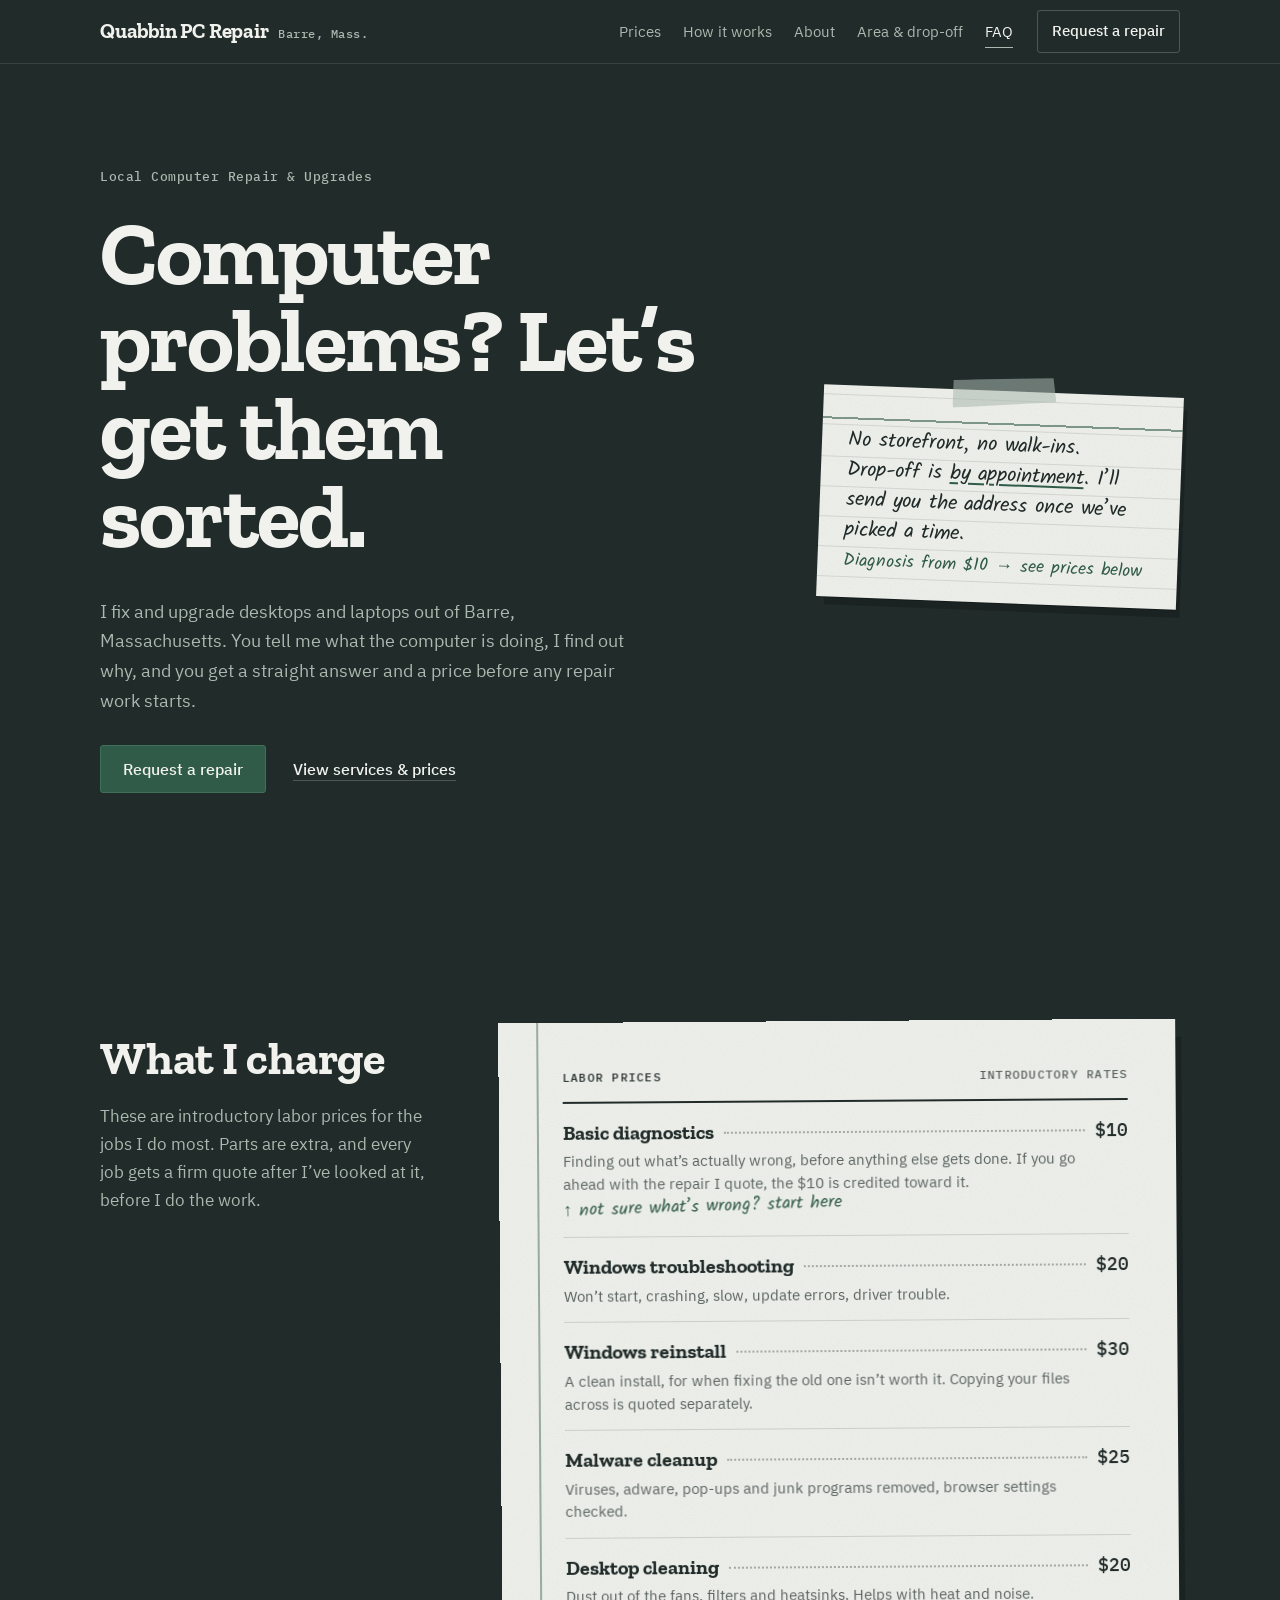
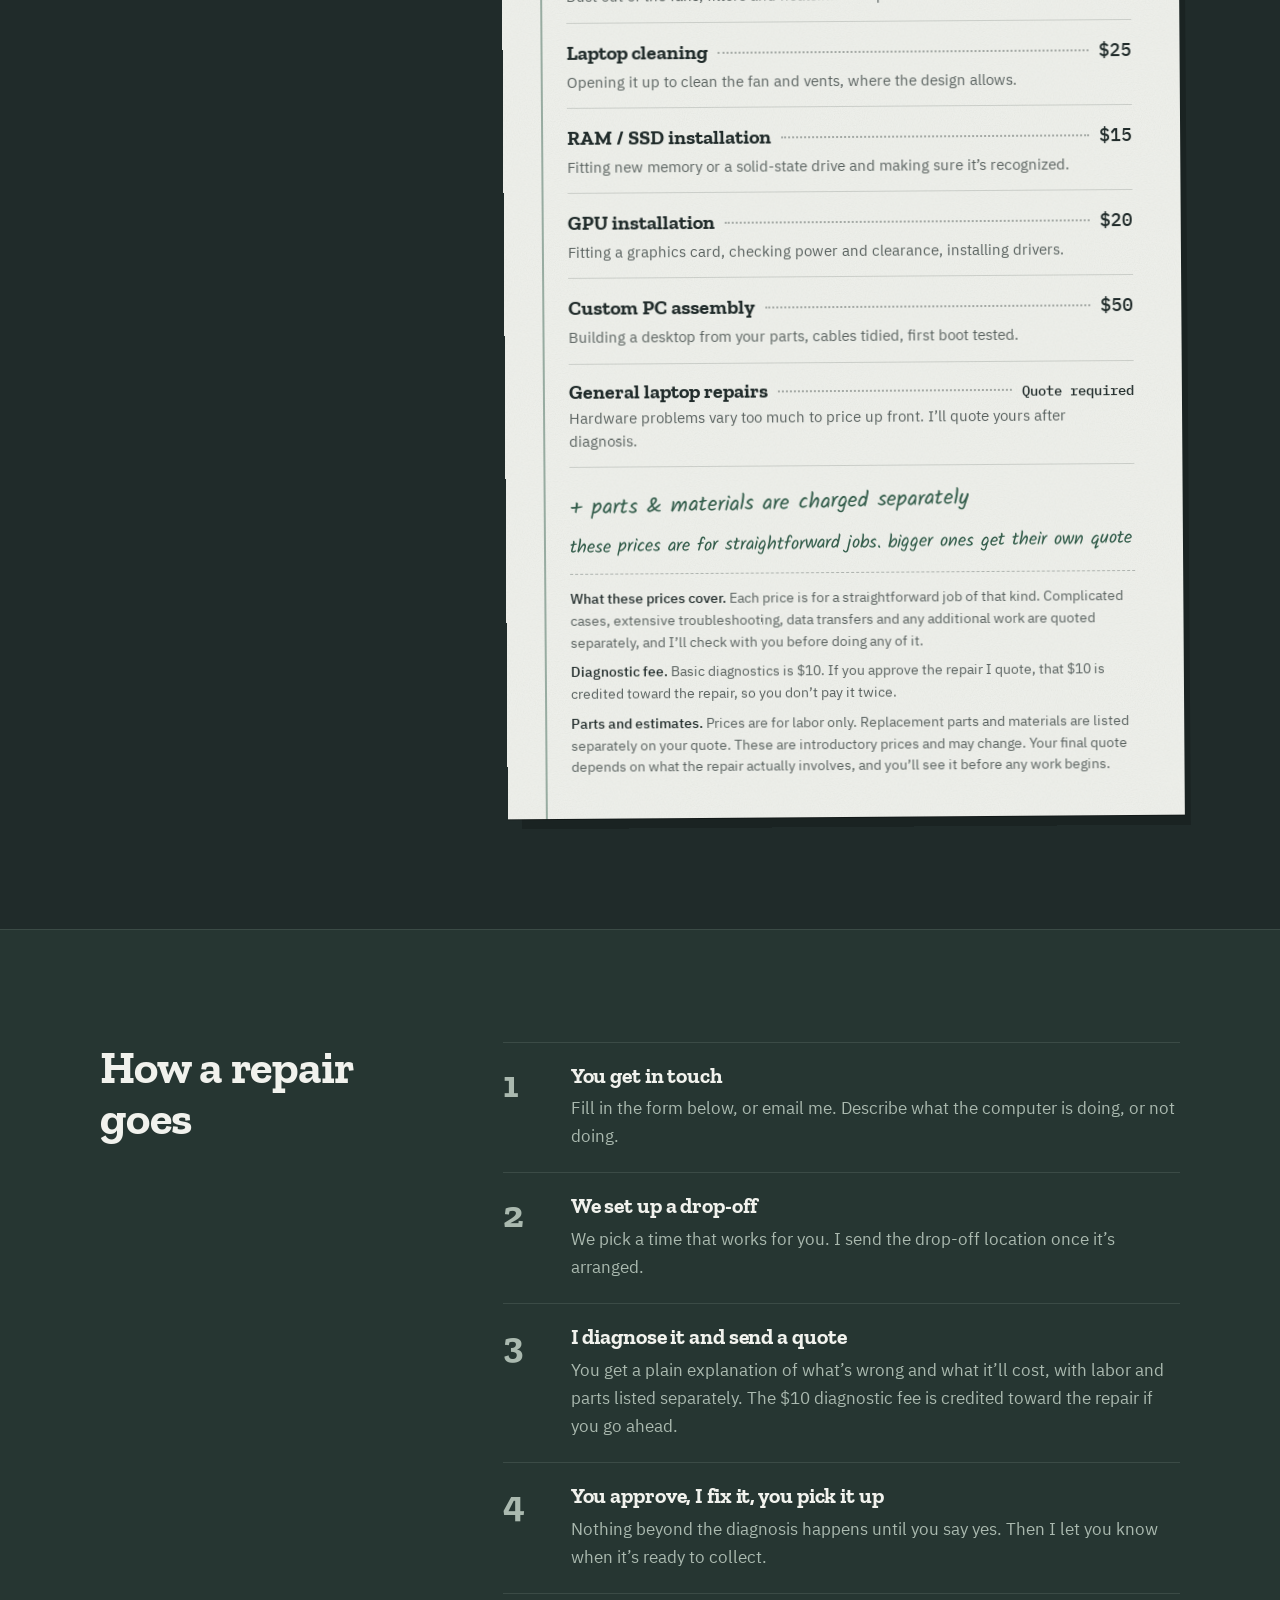
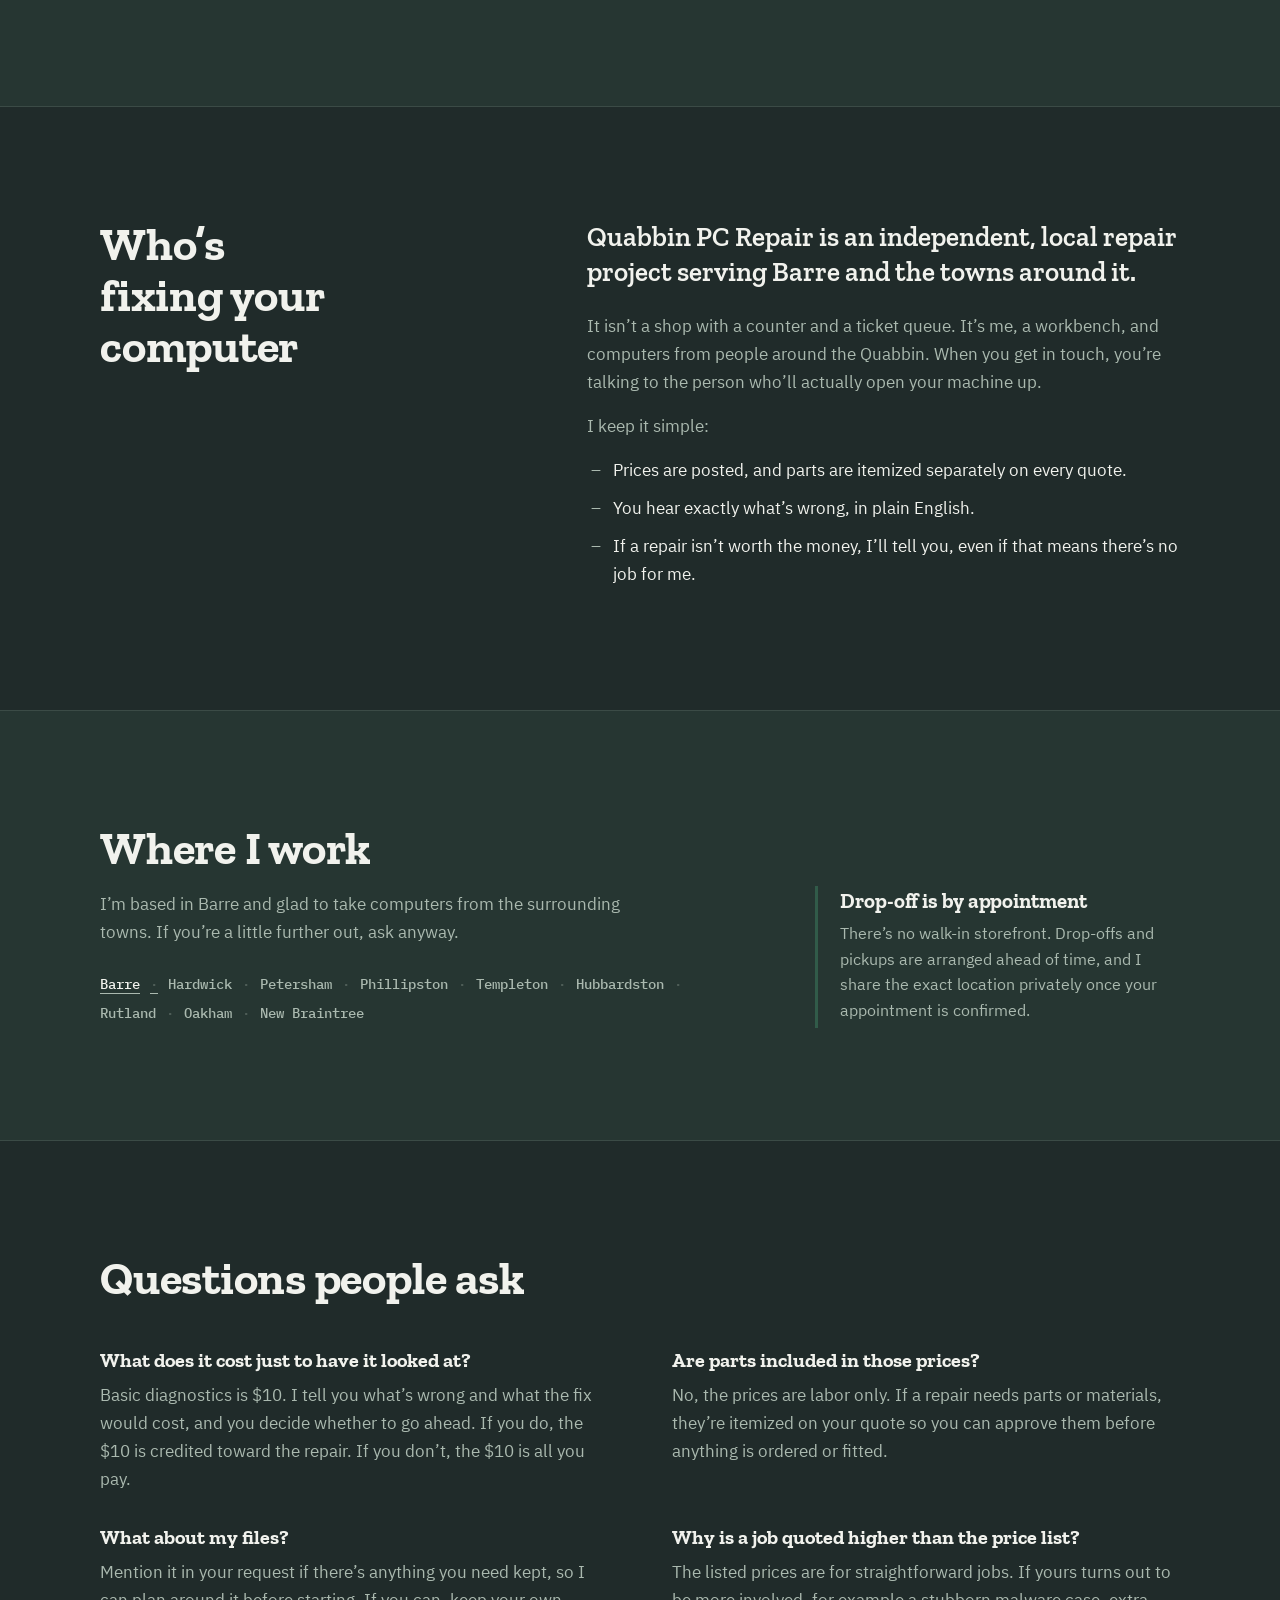
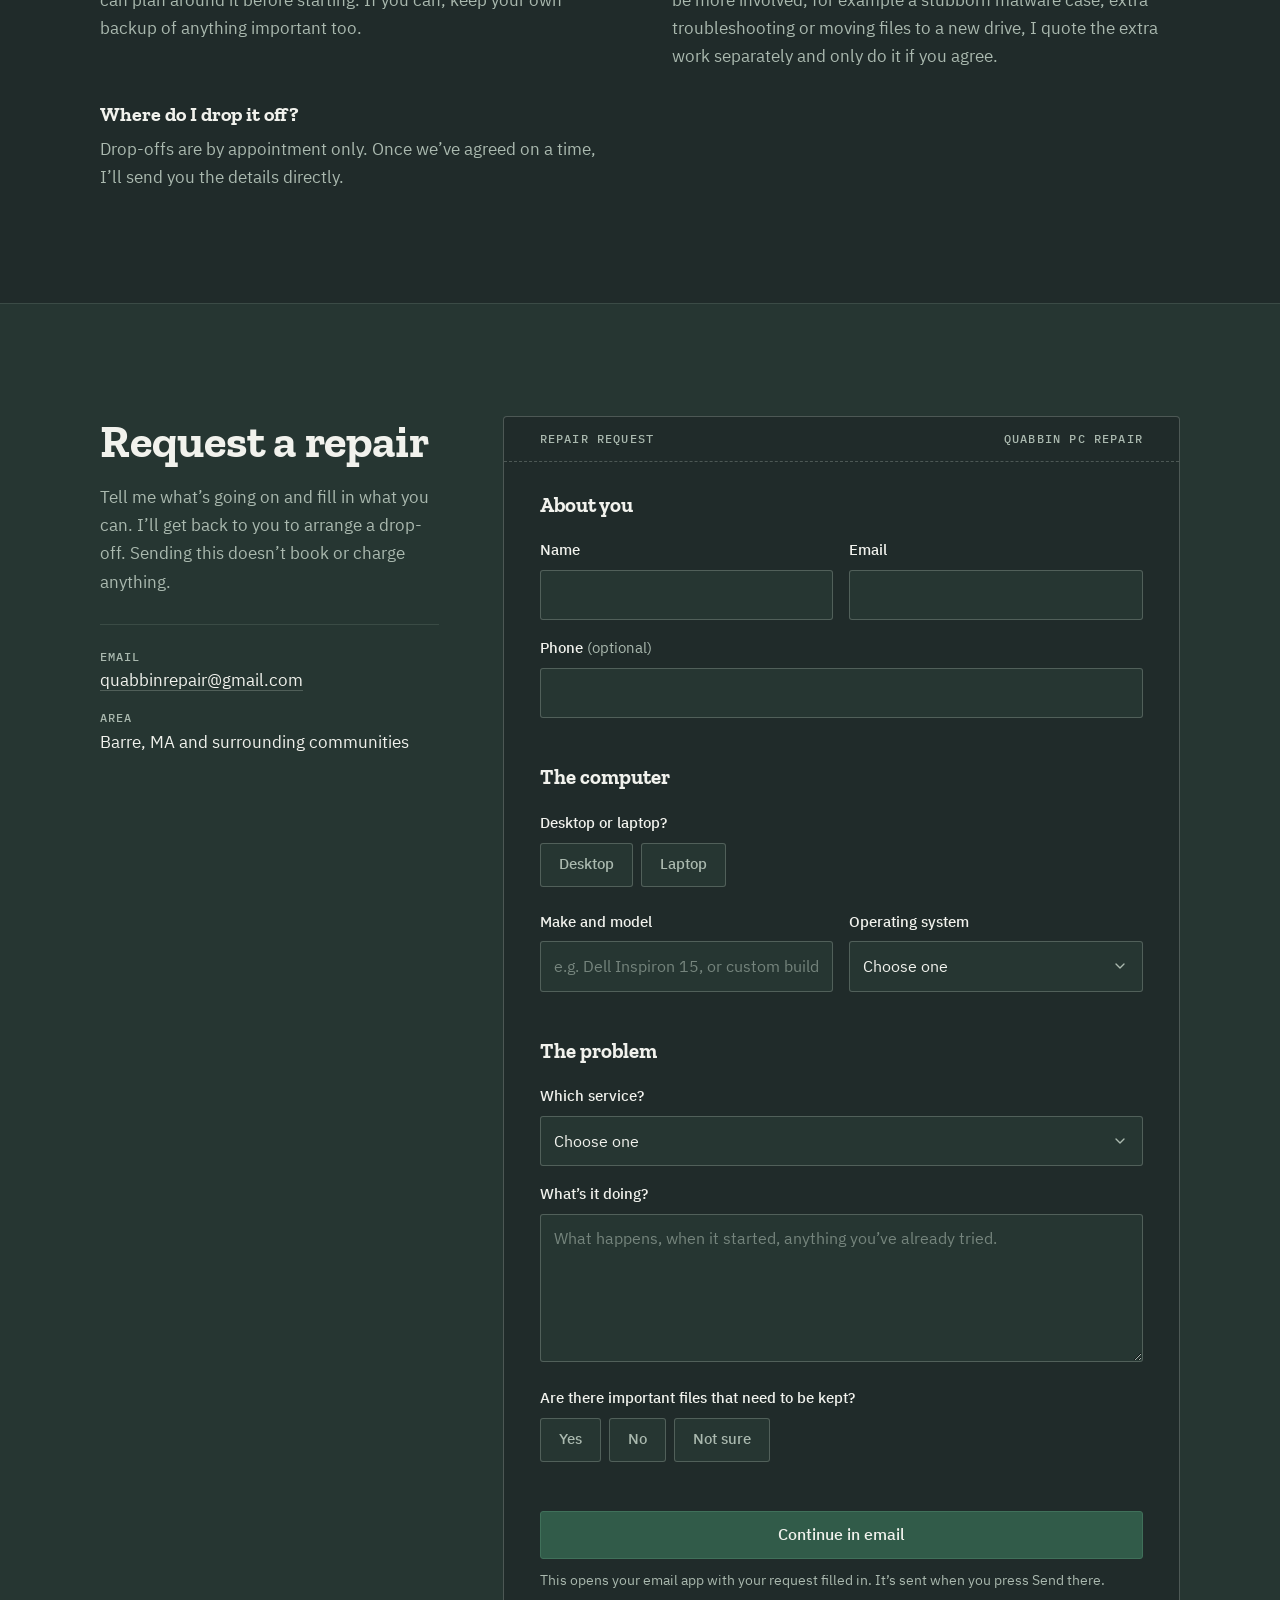
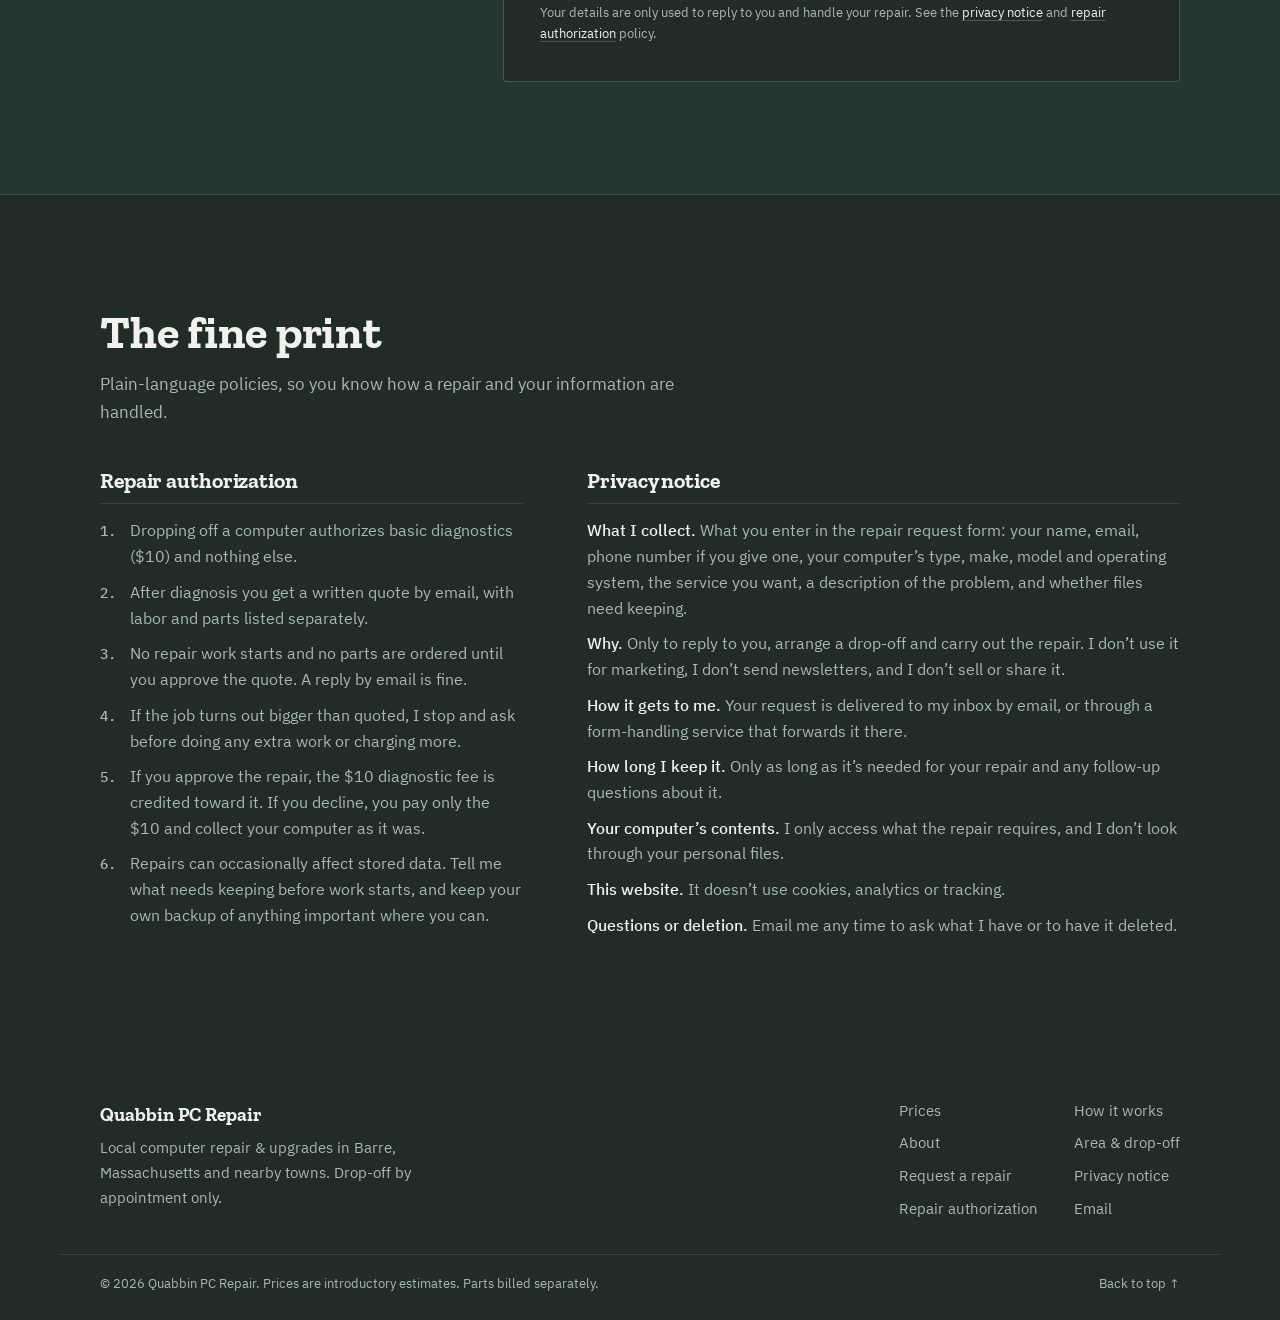
==== index.html @ 4eead68d "Quabbin PC Repair site Co-Authored-By: Claude Opus 5.5 <noreply@anthropic.com> Claude-Session: https" ====
<!doctype html>
<html lang="en">
<head>
  <meta charset="utf-8">
  <meta name="viewport" content="width=device-width, initial-scale=1">
  <title>Quabbin PC Repair | Computer Repair &amp; Upgrades in Barre, MA</title>
  <meta name="description" content="Small, independent computer repair in Barre, Massachusetts. Posted labor prices for diagnostics, Windows fixes, malware cleanup, cleaning, upgrades and custom PC builds. Drop-off by appointment.">
  <meta name="theme-color" content="#202B2A">
  <meta name="color-scheme" content="dark">

  <link rel="canonical" href="https://lightofalfheim.github.io/quabbin-pc-repair/">

  <!-- Open Graph / social preview. If you move to a custom domain, update canonical, og:url, og:image and robots.txt (see README). -->
  <meta property="og:url" content="https://lightofalfheim.github.io/quabbin-pc-repair/">
  <meta property="og:type" content="website">
  <meta property="og:title" content="Quabbin PC Repair | Local Computer Repair &amp; Upgrades">
  <meta property="og:description" content="Small, independent computer repair in Barre, MA. Posted prices, honest advice, drop-off by appointment.">
  <meta property="og:image" content="https://lightofalfheim.github.io/quabbin-pc-repair/assets/og-image.png">
  <meta name="twitter:card" content="summary_large_image">

  <link rel="icon" href="assets/favicon.svg" type="image/svg+xml">
  <link rel="icon" href="assets/favicon-32.png" sizes="32x32" type="image/png">
  <link rel="apple-touch-icon" href="assets/apple-touch-icon.png">
  <link rel="manifest" href="site.webmanifest">

  <link rel="preload" href="assets/fonts/zilla-slab-latin-700-normal.woff2" as="font" type="font/woff2" crossorigin>
  <link rel="preload" href="assets/fonts/ibm-plex-sans-latin-400-normal.woff2" as="font" type="font/woff2" crossorigin>
  <link rel="stylesheet" href="css/styles.css">

  <!-- Structured data: a service-area business with no public address or storefront.
       Keep areaServed in step with the town list in the "Where I work" section. -->
  <script type="application/ld+json">
  {
    "@context": "https://schema.org",
    "@type": "LocalBusiness",
    "name": "Quabbin PC Repair",
    "url": "https://lightofalfheim.github.io/quabbin-pc-repair/",
    "email": "quabbinrepair@gmail.com",
    "description": "Small, independent computer repair and upgrades. Drop-off by appointment only, no storefront.",
    "areaServed": [
      { "@type": "City", "name": "Barre", "containedInPlace": { "@type": "State", "name": "Massachusetts" } },
      { "@type": "City", "name": "Hardwick", "containedInPlace": { "@type": "State", "name": "Massachusetts" } },
      { "@type": "City", "name": "Petersham", "containedInPlace": { "@type": "State", "name": "Massachusetts" } },
      { "@type": "City", "name": "Phillipston", "containedInPlace": { "@type": "State", "name": "Massachusetts" } },
      { "@type": "City", "name": "Templeton", "containedInPlace": { "@type": "State", "name": "Massachusetts" } },
      { "@type": "City", "name": "Hubbardston", "containedInPlace": { "@type": "State", "name": "Massachusetts" } },
      { "@type": "City", "name": "Rutland", "containedInPlace": { "@type": "State", "name": "Massachusetts" } },
      { "@type": "City", "name": "Oakham", "containedInPlace": { "@type": "State", "name": "Massachusetts" } },
      { "@type": "City", "name": "New Braintree", "containedInPlace": { "@type": "State", "name": "Massachusetts" } }
    ]
  }
  </script>

  <script>document.documentElement.classList.add("js")</script>
  <script src="js/config.js" defer></script>
  <script src="js/main.js" defer></script>
</head>
<body>
<!-- Icon sprite: a few Lucide icons (ISC license), inlined so they work when opening the file directly -->
<svg xmlns="http://www.w3.org/2000/svg" style="display:none" aria-hidden="true">
<symbol id="i-menu" viewBox="0 0 24 24"> <line x1="4" x2="20" y1="12" y2="12" /> <line x1="4" x2="20" y1="6" y2="6" /> <line x1="4" x2="20" y1="18" y2="18" /> </symbol>
<symbol id="i-x" viewBox="0 0 24 24"> <path d="M18 6 6 18" /> <path d="m6 6 12 12" /> </symbol>
<symbol id="i-arrow-right" viewBox="0 0 24 24"> <path d="M5 12h14" /> <path d="m12 5 7 7-7 7" /> </symbol>
<symbol id="i-mail" viewBox="0 0 24 24"> <rect width="20" height="16" x="2" y="4" rx="2" /> <path d="m22 7-8.97 5.7a1.94 1.94 0 0 1-2.06 0L2 7" /> </symbol>
<symbol id="i-phone" viewBox="0 0 24 24"> <path d="M22 16.92v3a2 2 0 0 1-2.18 2 19.79 19.79 0 0 1-8.63-3.07 19.5 19.5 0 0 1-6-6 19.79 19.79 0 0 1-3.07-8.67A2 2 0 0 1 4.11 2h3a2 2 0 0 1 2 1.72 12.84 12.84 0 0 0 .7 2.81 2 2 0 0 1-.45 2.11L8.09 9.91a16 16 0 0 0 6 6l1.27-1.27a2 2 0 0 1 2.11-.45 12.84 12.84 0 0 0 2.81.7A2 2 0 0 1 22 16.92z" /> </symbol>
<symbol id="i-map-pin" viewBox="0 0 24 24"> <path d="M20 10c0 4.993-5.539 10.193-7.399 11.799a1 1 0 0 1-1.202 0C9.539 20.193 4 14.993 4 10a8 8 0 0 1 16 0" /> <circle cx="12" cy="10" r="3" /> </symbol>
<symbol id="i-copy" viewBox="0 0 24 24"> <rect width="14" height="14" x="8" y="8" rx="2" ry="2" /> <path d="M4 16c-1.1 0-2-.9-2-2V4c0-1.1.9-2 2-2h10c1.1 0 2 .9 2 2" /> </symbol>
<symbol id="i-circle-check-big" viewBox="0 0 24 24"> <path d="M21.801 10A10 10 0 1 1 17 3.335" /> <path d="m9 11 3 3L22 4" /> </symbol>
<symbol id="i-triangle-alert" viewBox="0 0 24 24"> <path d="m21.73 18-8-14a2 2 0 0 0-3.48 0l-8 14A2 2 0 0 0 4 21h16a2 2 0 0 0 1.73-3" /> <path d="M12 9v4" /> <path d="M12 17h.01" /> </symbol>
<symbol id="i-info" viewBox="0 0 24 24"> <circle cx="12" cy="12" r="10" /> <path d="M12 16v-4" /> <path d="M12 8h.01" /> </symbol>
</svg>
<a class="skip-link" href="#main">Skip to content</a>

<header class="site-header" data-header>
  <div class="container header-inner">
    <a class="wordmark" href="#top" aria-label="Quabbin PC Repair, back to top">
      Quabbin PC Repair
      <span class="wordmark-sub">Barre, Mass.</span>
    </a>

    <button class="nav-toggle" type="button" aria-expanded="false" aria-controls="site-nav" data-nav-toggle>
      <svg class="icon icon-open" aria-hidden="true"><use href="#i-menu"/></svg>
      <svg class="icon icon-close" aria-hidden="true"><use href="#i-x"/></svg>
      <span class="nav-toggle-label">Menu</span>
    </button>

    <nav class="site-nav" id="site-nav" aria-label="Main" data-nav>
      <ul>
        <li><a href="#prices">Prices</a></li>
        <li><a href="#process">How it works</a></li>
        <li><a href="#about">About</a></li>
        <li><a href="#area">Area &amp; drop-off</a></li>
        <li><a href="#faq">FAQ</a></li>
      </ul>
      <a class="nav-cta" href="#request">Request a repair</a>
    </nav>
  </div>
</header>

<main id="main">

  <!-- HERO -->
  <section class="hero" id="top" aria-labelledby="hero-title">
    <div class="container hero-inner">
      <p class="hero-tag">Local Computer Repair &amp; Upgrades</p>
      <h1 id="hero-title">Computer problems? Let’s get them sorted.</h1>

      <div class="hero-text">
        <p>I fix and upgrade desktops and laptops out of Barre, Massachusetts. You tell me what the computer is doing, I find out why, and you get a straight answer and a price before any repair work starts.</p>
        <div class="hero-actions">
          <a class="btn btn-primary" href="#request">Request a repair</a>
          <a class="btn btn-plain" href="#prices">View services &amp; prices</a>
        </div>
      </div>

      <aside class="index-card" aria-label="Note about drop-offs">
        <span class="tape" aria-hidden="true"></span>
        <p class="hand">No storefront, no walk-ins.</p>
        <p class="hand">Drop-off is <u>by appointment</u>. I’ll send you the address once we’ve picked a time.</p>
        <p class="hand hand-sm">Diagnosis from $10 &rarr; see prices below</p>
      </aside>
    </div>
  </section>

  <!-- PRICES -->
  <section class="section" id="prices" aria-labelledby="prices-title">
    <div class="container prices">
      <div class="prices-intro">
        <h2 id="prices-title">What I charge</h2>
        <p>These are introductory labor prices for the jobs I do most. Parts are extra, and every job gets a firm quote after I’ve looked at it, before I do the work.</p>
      </div>

      <div class="sheet">
        <div class="sheet-head">
          <span>Labor prices</span>
          <span>Introductory rates</span>
        </div>

        <ul class="rates" data-services>
          <li class="rate" data-service="Basic diagnostics">
            <span class="rate-name">Basic diagnostics</span><span class="rate-dots" aria-hidden="true"></span><span class="rate-price price">$10</span>
            <span class="rate-desc">Finding out what’s actually wrong, before anything else gets done. If you go ahead with the repair I quote, the $10 is credited toward it.</span>
            <span class="margin-note hand" aria-hidden="true">not sure what’s wrong? start here</span>
          </li>
          <li class="rate" data-service="Windows troubleshooting">
            <span class="rate-name">Windows troubleshooting</span><span class="rate-dots" aria-hidden="true"></span><span class="rate-price price">$20</span>
            <span class="rate-desc">Won’t start, crashing, slow, update errors, driver trouble.</span>
          </li>
          <li class="rate" data-service="Windows reinstall">
            <span class="rate-name">Windows reinstall</span><span class="rate-dots" aria-hidden="true"></span><span class="rate-price price">$30</span>
            <span class="rate-desc">A clean install, for when fixing the old one isn’t worth it. Copying your files across is quoted separately.</span>
          </li>
          <li class="rate" data-service="Malware cleanup">
            <span class="rate-name">Malware cleanup</span><span class="rate-dots" aria-hidden="true"></span><span class="rate-price price">$25</span>
            <span class="rate-desc">Viruses, adware, pop-ups and junk programs removed, browser settings checked.</span>
          </li>
          <li class="rate" data-service="Desktop cleaning">
            <span class="rate-name">Desktop cleaning</span><span class="rate-dots" aria-hidden="true"></span><span class="rate-price price">$20</span>
            <span class="rate-desc">Dust out of the fans, filters and heatsinks. Helps with heat and noise.</span>
          </li>
          <li class="rate" data-service="Laptop cleaning">
            <span class="rate-name">Laptop cleaning</span><span class="rate-dots" aria-hidden="true"></span><span class="rate-price price">$25</span>
            <span class="rate-desc">Opening it up to clean the fan and vents, where the design allows.</span>
          </li>
          <li class="rate" data-service="RAM / SSD installation">
            <span class="rate-name">RAM / SSD installation</span><span class="rate-dots" aria-hidden="true"></span><span class="rate-price price">$15</span>
            <span class="rate-desc">Fitting new memory or a solid-state drive and making sure it’s recognized.</span>
          </li>
          <li class="rate" data-service="GPU installation">
            <span class="rate-name">GPU installation</span><span class="rate-dots" aria-hidden="true"></span><span class="rate-price price">$20</span>
            <span class="rate-desc">Fitting a graphics card, checking power and clearance, installing drivers.</span>
          </li>
          <li class="rate" data-service="Custom PC assembly">
            <span class="rate-name">Custom PC assembly</span><span class="rate-dots" aria-hidden="true"></span><span class="rate-price price">$50</span>
            <span class="rate-desc">Building a desktop from your parts, cables tidied, first boot tested.</span>
          </li>
          <li class="rate" data-service="General laptop repairs">
            <span class="rate-name">General laptop repairs</span><span class="rate-dots" aria-hidden="true"></span><span class="rate-price rate-quote">Quote required</span>
            <span class="rate-desc">Hardware problems vary too much to price up front. I’ll quote yours after diagnosis.</span>
          </li>
        </ul>

        <p class="sheet-hand hand">+ parts &amp; materials are charged separately</p>
        <p class="sheet-hand sheet-hand-2 hand">these prices are for straightforward jobs. bigger ones get their own quote</p>

        <div class="sheet-fine">
          <p><strong>What these prices cover.</strong> Each price is for a straightforward job of that kind. Complicated cases, extensive troubleshooting, data transfers and any additional work are quoted separately, and I’ll check with you before doing any of it.</p>
          <p><strong>Diagnostic fee.</strong> Basic diagnostics is $10. If you approve the repair I quote, that $10 is credited toward the repair, so you don’t pay it twice.</p>
          <p><strong>Parts and estimates.</strong> Prices are for labor only. Replacement parts and materials are listed separately on your quote. These are introductory prices and may change. Your final quote depends on what the repair actually involves, and you’ll see it before any work begins.</p>
        </div>
      </div>
    </div>
  </section>

  <!-- PROCESS -->
  <section class="section section-band" id="process" aria-labelledby="process-title">
    <div class="container process">
      <h2 id="process-title">How a repair goes</h2>
      <ol class="steps">
        <li>
          <span class="step-n">1</span>
          <div>
            <h3>You get in touch</h3>
            <p>Fill in the form below, or email me. Describe what the computer is doing, or not doing.</p>
          </div>
        </li>
        <li>
          <span class="step-n">2</span>
          <div>
            <h3>We set up a drop-off</h3>
            <p>We pick a time that works for you. I send the drop-off location once it’s arranged.</p>
          </div>
        </li>
        <li>
          <span class="step-n">3</span>
          <div>
            <h3>I diagnose it and send a quote</h3>
            <p>You get a plain explanation of what’s wrong and what it’ll cost, with labor and parts listed separately. The $10 diagnostic fee is credited toward the repair if you go ahead.</p>
          </div>
        </li>
        <li>
          <span class="step-n">4</span>
          <div>
            <h3>You approve, I fix it, you pick it up</h3>
            <p>Nothing beyond the diagnosis happens until you say yes. Then I let you know when it’s ready to collect.</p>
          </div>
        </li>
      </ol>
    </div>
  </section>

  <!-- ABOUT -->
  <section class="section" id="about" aria-labelledby="about-title">
    <div class="container about">
      <h2 id="about-title">Who’s fixing your computer</h2>
      <div class="about-body">
        <p class="about-lead">Quabbin PC Repair is an independent, local repair project serving Barre and the towns around it.</p>
        <p>It isn’t a shop with a counter and a ticket queue. It’s me, a workbench, and computers from people around the Quabbin. When you get in touch, you’re talking to the person who’ll actually open your machine up.</p>
        <p>I keep it simple:</p>
        <ul class="plain-list">
          <li>Prices are posted, and parts are itemized separately on every quote.</li>
          <li>You hear exactly what’s wrong, in plain English.</li>
          <li>If a repair isn’t worth the money, I’ll tell you, even if that means there’s no job for me.</li>
        </ul>
      </div>
    </div>
  </section>

  <!-- AREA + FAQ -->
  <section class="section section-band" id="area" aria-labelledby="area-title">
    <div class="container area">
      <div class="area-main">
        <h2 id="area-title">Where I work</h2>
        <p>I’m based in Barre and glad to take computers from the surrounding towns. If you’re a little further out, ask anyway.</p>
        <!-- Towns bordering Barre. Edit this list to match where you are willing to serve. -->
        <ul class="towns" aria-label="Communities served">
          <li class="is-home">Barre</li>
          <li>Hardwick</li>
          <li>Petersham</li>
          <li>Phillipston</li>
          <li>Templeton</li>
          <li>Hubbardston</li>
          <li>Rutland</li>
          <li>Oakham</li>
          <li>New Braintree</li>
        </ul>
      </div>
      <div class="area-side">
        <h3>Drop-off is by appointment</h3>
        <p>There’s no walk-in storefront. Drop-offs and pickups are arranged ahead of time, and I share the exact location privately once your appointment is confirmed.</p>
      </div>
    </div>
  </section>

  <section class="section" id="faq" aria-labelledby="faq-title">
    <div class="container faq-wrap">
      <h2 id="faq-title">Questions people ask</h2>
      <dl class="faq">
        <div>
          <dt>What does it cost just to have it looked at?</dt>
          <dd>Basic diagnostics is $10. I tell you what’s wrong and what the fix would cost, and you decide whether to go ahead. If you do, the $10 is credited toward the repair. If you don’t, the $10 is all you pay.</dd>
        </div>
        <div>
          <dt>Are parts included in those prices?</dt>
          <dd>No, the prices are labor only. If a repair needs parts or materials, they’re itemized on your quote so you can approve them before anything is ordered or fitted.</dd>
        </div>
        <div>
          <dt>What about my files?</dt>
          <dd>Mention it in your request if there’s anything you need kept, so I can plan around it before starting. If you can, keep your own backup of anything important too.</dd>
        </div>
        <div>
          <dt>Why is a job quoted higher than the price list?</dt>
          <dd>The listed prices are for straightforward jobs. If yours turns out to be more involved, for example a stubborn malware case, extra troubleshooting or moving files to a new drive, I quote the extra work separately and only do it if you agree.</dd>
        </div>
        <div>
          <dt>Where do I drop it off?</dt>
          <dd>Drop-offs are by appointment only. Once we’ve agreed on a time, I’ll send you the details directly.</dd>
        </div>
      </dl>
    </div>
  </section>

  <!-- REQUEST FORM -->
  <section class="section section-band" id="request" aria-labelledby="request-title">
    <div class="container request">
      <div class="request-intro">
        <h2 id="request-title">Request a repair</h2>
        <p>Tell me what’s going on and fill in what you can. I’ll get back to you to arrange a drop-off. Sending this doesn’t book or charge anything.</p>

        <ul class="contact-list" aria-label="Other ways to get in touch">
          <li data-contact="email">
            <span class="contact-label">Email</span>
            <a href="mailto:quabbinrepair@gmail.com" data-email-link>quabbinrepair@gmail.com</a>
          </li>
          <li data-contact="phone" hidden>
            <span class="contact-label">Phone</span>
            <a href="#" data-phone-link></a>
          </li>
          <li>
            <span class="contact-label">Area</span>
            <span>Barre, MA and surrounding communities</span>
          </li>
        </ul>
      </div>

      <div class="form-shell">
        <div class="form-shell-head"><span>Repair request</span><span>Quabbin PC Repair</span></div>
        <div class="form-mode" data-form-mode hidden></div>

        <form class="repair-form" data-repair-form novalidate>
          <fieldset>
            <legend>About you</legend>
            <div class="field-row">
              <div class="field">
                <label for="f-name">Name</label>
                <input id="f-name" name="name" type="text" autocomplete="name" required>
                <p class="field-error" data-error-for="name"></p>
              </div>
              <div class="field">
                <label for="f-email">Email</label>
                <input id="f-email" name="email" type="email" autocomplete="email" inputmode="email" required>
                <p class="field-error" data-error-for="email"></p>
              </div>
            </div>
            <div class="field">
              <label for="f-phone">Phone <span class="optional">(optional)</span></label>
              <input id="f-phone" name="phone" type="tel" autocomplete="tel" inputmode="tel">
            </div>
          </fieldset>

          <fieldset>
            <legend>The computer</legend>
            <div class="field">
              <span class="label" id="l-device">Desktop or laptop?</span>
              <div class="choice-group" role="radiogroup" aria-labelledby="l-device">
                <label class="choice"><input type="radio" name="device_type" value="Desktop" required><span>Desktop</span></label>
                <label class="choice"><input type="radio" name="device_type" value="Laptop"><span>Laptop</span></label>
              </div>
              <p class="field-error" data-error-for="device_type"></p>
            </div>
            <div class="field-row">
              <div class="field">
                <label for="f-model">Make and model</label>
                <input id="f-model" name="device_model" type="text" placeholder="e.g. Dell Inspiron 15, or custom build" required>
                <p class="field-error" data-error-for="device_model"></p>
              </div>
              <div class="field">
                <label for="f-os">Operating system</label>
                <select id="f-os" name="os" required>
                  <option value="">Choose one</option>
                  <option>Windows 11</option>
                  <option>Windows 10</option>
                  <option>Older Windows version</option>
                  <option>Linux</option>
                  <option>macOS</option>
                  <option>Other</option>
                  <option>Not sure</option>
                </select>
                <p class="field-error" data-error-for="os"></p>
              </div>
            </div>
          </fieldset>

          <fieldset>
            <legend>The problem</legend>
            <div class="field">
              <label for="f-service">Which service?</label>
              <select id="f-service" name="service" data-service-select required>
                <option value="">Choose one</option>
                <!-- Options are filled from the price list above by js/main.js -->
                <option value="Not sure">Not sure, please advise</option>
              </select>
              <p class="field-error" data-error-for="service"></p>
            </div>
            <div class="field">
              <label for="f-problem">What’s it doing?</label>
              <textarea id="f-problem" name="problem" rows="5" placeholder="What happens, when it started, anything you’ve already tried." required></textarea>
              <p class="field-error" data-error-for="problem"></p>
            </div>
            <div class="field">
              <span class="label" id="l-files">Are there important files that need to be kept?</span>
              <div class="choice-group" role="radiogroup" aria-labelledby="l-files">
                <label class="choice"><input type="radio" name="preserve_files" value="Yes" required><span>Yes</span></label>
                <label class="choice"><input type="radio" name="preserve_files" value="No"><span>No</span></label>
                <label class="choice"><input type="radio" name="preserve_files" value="Not sure"><span>Not sure</span></label>
              </div>
              <p class="field-error" data-error-for="preserve_files"></p>
            </div>
          </fieldset>

          <!-- Spam honeypot for form services. Real visitors never see or fill this. -->
          <div class="hp" aria-hidden="true">
            <label for="f-hp">Leave this empty</label>
            <input id="f-hp" name="_gotcha" type="text" tabindex="-1" autocomplete="off">
          </div>

          <div class="form-actions">
            <button class="btn btn-primary btn-block" type="submit" data-submit>
              <span data-submit-label>Send request</span>
            </button>
            <p class="form-hint" data-form-hint></p>
            <p class="form-privacy">Your details are only used to reply to you and handle your repair. See the <a href="#privacy">privacy notice</a> and <a href="#authorization">repair authorization</a> policy.</p>
          </div>
        </form>

        <!-- Shown after submit. Text depends on whether a form service, an email, or nothing is configured. -->
        <div class="form-result" data-form-result hidden tabindex="-1">
          <span class="result-icon" data-result-icon><svg class="icon" aria-hidden="true"><use href="#i-circle-check-big"/></svg></span>
          <h3 data-result-title></h3>
          <p data-result-body></p>
          <pre class="result-summary" data-result-summary hidden></pre>
          <div class="result-actions">
            <a class="btn btn-primary btn-sm" href="#" data-result-mailto hidden><span data-mailto-label>Open email again</span></a>
            <button class="btn btn-plain btn-sm" type="button" data-result-copy hidden><svg class="icon" aria-hidden="true"><use href="#i-copy"/></svg><span>Copy request text</span></button>
            <button class="btn btn-plain btn-sm" type="button" data-result-reset>Start a new request</button>
          </div>
        </div>
      </div>
    </div>
  </section>
  <!-- POLICIES -->
  <section class="section policies" id="policies" aria-labelledby="policies-title">
    <div class="container">
      <h2 id="policies-title">The fine print</h2>
      <p class="policies-intro">Plain-language policies, so you know how a repair and your information are handled.</p>
      <div class="policy-grid">
        <article class="policy" id="authorization" aria-labelledby="auth-title">
          <h3 id="auth-title">Repair authorization</h3>
          <ol>
            <li>Dropping off a computer authorizes basic diagnostics ($10) and nothing else.</li>
            <li>After diagnosis you get a written quote by email, with labor and parts listed separately.</li>
            <li>No repair work starts and no parts are ordered until you approve the quote. A reply by email is fine.</li>
            <li>If the job turns out bigger than quoted, I stop and ask before doing any extra work or charging more.</li>
            <li>If you approve the repair, the $10 diagnostic fee is credited toward it. If you decline, you pay only the $10 and collect your computer as it was.</li>
            <li>Repairs can occasionally affect stored data. Tell me what needs keeping before work starts, and keep your own backup of anything important where you can.</li>
          </ol>
        </article>
        <article class="policy" id="privacy" aria-labelledby="privacy-title">
          <h3 id="privacy-title">Privacy notice</h3>
          <p><strong>What I collect.</strong> What you enter in the repair request form: your name, email, phone number if you give one, your computer’s type, make, model and operating system, the service you want, a description of the problem, and whether files need keeping.</p>
          <p><strong>Why.</strong> Only to reply to you, arrange a drop-off and carry out the repair. I don’t use it for marketing, I don’t send newsletters, and I don’t sell or share it.</p>
          <p><strong>How it gets to me.</strong> Your request is delivered to my inbox by email, or through a form-handling service that forwards it there.</p>
          <p><strong>How long I keep it.</strong> Only as long as it’s needed for your repair and any follow-up questions about it.</p>
          <p><strong>Your computer’s contents.</strong> I only access what the repair requires, and I don’t look through your personal files.</p>
          <p><strong>This website.</strong> It doesn’t use cookies, analytics or tracking.</p>
          <p><strong>Questions or deletion.</strong> Email me any time to ask what I have or to have it deleted.</p>
        </article>
      </div>
    </div>
  </section>
</main>

<footer class="site-footer">
  <div class="container footer-inner">
    <div>
      <p class="footer-name">Quabbin PC Repair</p>
      <p>Local computer repair &amp; upgrades in Barre, Massachusetts and nearby towns. Drop-off by appointment only.</p>
    </div>
    <nav class="footer-nav" aria-label="Footer">
      <a href="#prices">Prices</a>
      <a href="#process">How it works</a>
      <a href="#about">About</a>
      <a href="#area">Area &amp; drop-off</a>
      <a href="#request">Request a repair</a>
      <a href="#privacy">Privacy notice</a>
      <a href="#authorization">Repair authorization</a>
      <a href="mailto:quabbinrepair@gmail.com" data-email-link data-footer-email>Email</a>
    </nav>
  </div>
  <div class="container footer-base">
    <p>© <span data-year>2026</span> Quabbin PC Repair. Prices are introductory estimates. Parts billed separately.</p>
    <a href="#top">Back to top ↑</a>
  </div>
</footer>
</body>
</html>
---- css/styles.css ----
/* ==========================================================================
   Quabbin PC Repair
   1. Fonts  2. Tokens  3. Base  4. Layout  5. Header  6. Sections
   7. Form   8. Footer  9. Responsive
   ========================================================================== */

/* 1. Fonts (locally hosted, SIL OFL 1.1, see assets/fonts/LICENSE.txt) */
@font-face { font-family: "Zilla Slab"; font-weight: 600; font-display: swap; src: url("../assets/fonts/zilla-slab-latin-600-normal.woff2") format("woff2"); }
@font-face { font-family: "Zilla Slab"; font-weight: 700; font-display: swap; src: url("../assets/fonts/zilla-slab-latin-700-normal.woff2") format("woff2"); }
@font-face { font-family: "IBM Plex Sans"; font-weight: 400; font-display: swap; src: url("../assets/fonts/ibm-plex-sans-latin-400-normal.woff2") format("woff2"); }
@font-face { font-family: "IBM Plex Sans"; font-weight: 500; font-display: swap; src: url("../assets/fonts/ibm-plex-sans-latin-500-normal.woff2") format("woff2"); }
@font-face { font-family: "IBM Plex Mono"; font-weight: 500; font-display: swap; src: url("../assets/fonts/ibm-plex-mono-latin-500-normal.woff2") format("woff2"); }
@font-face { font-family: "Kalam"; font-weight: 400; font-display: swap; src: url("../assets/fonts/kalam-latin-400-normal.woff2") format("woff2"); }

/* 2. Tokens */
:root {
  --bg: #202B2A;
  --bg-2: #263632;
  --accent: #315B49;
  --accent-hover: #3A6B56;
  --sage: #AAB9AF;
  --text: #F1F2ED;
  --text-2: #AAB9AF;
  --line: rgba(170, 185, 175, 0.16);
  --line-strong: rgba(170, 185, 175, 0.32);
  --danger: #E3A592;

  /* "paper" items (price sheet, index card) reuse the brand off-white and charcoal */
  --paper: #F1F2ED;
  --ink: #202B2A;
  --ink-2: rgba(32, 43, 42, 0.72);
  --pencil: #315B49;
  --noise: url("data:image/svg+xml,%3Csvg xmlns='http://www.w3.org/2000/svg' width='180' height='180'%3E%3Cfilter id='n'%3E%3CfeTurbulence type='fractalNoise' baseFrequency='.85' numOctaves='2' stitchTiles='stitch'/%3E%3CfeColorMatrix values='0 0 0 0 0.13 0 0 0 0 0.17 0 0 0 0 0.16 0.09 0 0 0 0'/%3E%3C/filter%3E%3Crect width='100%25' height='100%25' filter='url(%23n)'/%3E%3C/svg%3E");

  --font-head: "Zilla Slab", Rockwell, "Roboto Slab", Georgia, serif;
  --font-body: "IBM Plex Sans", ui-sans-serif, system-ui, -apple-system, "Segoe UI", sans-serif;
  --font-mono: "IBM Plex Mono", ui-monospace, Menlo, monospace;
  --font-hand: "Kalam", "Segoe Print", "Bradley Hand", cursive;

  --gutter: clamp(16px, 4vw, 40px);
  --header-h: 64px;
}

/* 3. Base */
*, *::before, *::after { box-sizing: border-box; }
html { scroll-behavior: smooth; scroll-padding-top: calc(var(--header-h) + 8px); -webkit-text-size-adjust: 100%; }
body { margin: 0; background: var(--bg); color: var(--text); font: 400 1.0625rem/1.65 var(--font-body); -webkit-font-smoothing: antialiased; overflow-x: hidden; }
img, svg { display: block; max-width: 100%; }
h1, h2, h3 { font-family: var(--font-head); font-weight: 700; line-height: 1.1; margin: 0; letter-spacing: -0.005em; }
p { margin: 0; }
a { color: inherit; }
ul, ol, dl, dd { margin: 0; padding: 0; list-style: none; }
button, input, select, textarea { font: inherit; color: inherit; }
::selection { background: var(--accent); color: var(--text); }
:focus-visible { outline: 2px solid var(--sage); outline-offset: 3px; }
[hidden] { display: none !important; }

.icon { width: 1.2em; height: 1.2em; flex: none; fill: none; stroke: currentColor; stroke-width: 1.75; stroke-linecap: round; stroke-linejoin: round; }
.hand { font-family: var(--font-hand); }
.skip-link { position: absolute; left: 12px; top: -60px; z-index: 100; background: var(--text); color: var(--bg); padding: 10px 16px; font-weight: 500; text-decoration: none; }
.skip-link:focus { top: 12px; }

/* 4. Layout */
.container { width: 100%; max-width: 1160px; margin-inline: auto; padding-inline: var(--gutter); }
.section { padding-block: clamp(64px, 9vw, 112px); }
.section-band { background: var(--bg-2); border-block: 1px solid var(--line); }
.section h2 { font-size: clamp(2rem, 4.4vw, 2.9rem); }

.btn {
  display: inline-flex; align-items: center; justify-content: center; gap: 8px;
  min-height: 48px; padding: 0 22px; border-radius: 3px;
  font-weight: 500; font-size: 1rem; text-decoration: none; cursor: pointer;
  border: 1px solid transparent; background: none;
  transition: background-color .15s, border-color .15s, color .15s;
}
.btn-primary { background: var(--accent); border-color: #40705A; color: var(--text); }
.btn-primary:hover { background: var(--accent-hover); }
.btn-plain { padding-inline: 4px; color: var(--text); text-decoration: underline; text-decoration-color: var(--line-strong); text-underline-offset: 5px; text-decoration-thickness: 1px; }
.btn-plain:hover { text-decoration-color: var(--sage); }
.btn-sm { min-height: 42px; padding: 0 16px; font-size: .9375rem; }
.btn-sm.btn-plain { padding-inline: 6px; }
.btn .icon { width: 17px; height: 17px; }
.btn-block { width: 100%; }
.btn[disabled] { opacity: .6; cursor: progress; }

/* 5. Header */
.site-header { position: sticky; top: 0; z-index: 50; height: var(--header-h); background: var(--bg); border-bottom: 1px solid var(--line); }
.header-inner { height: 100%; display: flex; align-items: center; justify-content: space-between; gap: 24px; }
.wordmark { font-family: var(--font-head); font-weight: 700; font-size: 1.3rem; text-decoration: none; letter-spacing: -.01em; display: flex; align-items: baseline; gap: 10px; white-space: nowrap; }
.wordmark-sub { font-family: var(--font-mono); font-size: .72rem; font-weight: 500; color: var(--text-2); letter-spacing: .04em; }
.site-nav { display: flex; align-items: center; gap: 24px; }
.site-nav ul { display: flex; gap: 22px; }
.site-nav ul a { color: var(--text-2); text-decoration: none; font-size: .9375rem; padding-block: 6px; border-bottom: 1px solid transparent; transition: color .15s, border-color .15s; }
.site-nav ul a:hover, .site-nav ul a.is-active { color: var(--text); border-bottom-color: var(--sage); }
.nav-cta { font-size: .9375rem; font-weight: 500; text-decoration: none; padding: 8px 14px; border: 1px solid var(--line-strong); border-radius: 3px; transition: border-color .15s, background-color .15s; }
.nav-cta:hover { border-color: var(--sage); background: rgba(170,185,175,.06); }
.nav-toggle { display: none; }

/* 6. Sections ------------------------------------------------------------- */

/* Hero: headline runs wide, a taped index card sits off to the right */
.hero { padding-block: clamp(48px, 8vw, 104px) clamp(56px, 9vw, 120px); }
.hero-inner { display: grid; grid-template-columns: repeat(12, minmax(0, 1fr)); column-gap: 24px; }
.hero-tag { grid-column: 1 / -1; font-family: var(--font-mono); font-size: .8rem; color: var(--text-2); letter-spacing: .04em; margin-bottom: 22px; }
.hero h1 { grid-column: 1 / span 8; grid-row: 2; font-size: clamp(2.7rem, 7.4vw, 5.6rem); line-height: .98; letter-spacing: -.02em; max-width: 11.5ch; }
.hero-text { grid-column: 1 / span 6; grid-row: 3; margin-top: 36px; }
.hero-text > p { font-size: 1.125rem; color: var(--text-2); max-width: 33em; margin-bottom: 30px; }
.hero-actions { display: flex; flex-wrap: wrap; align-items: center; gap: 10px 22px; }

.index-card {
  grid-column: 8 / span 5; grid-row: 2 / span 2; align-self: center; justify-self: end;
  position: relative; width: 100%; max-width: 360px;
  padding: 40px 26px 22px;
  color: var(--ink); background-color: var(--paper);
  background-image: var(--noise), linear-gradient(to bottom, transparent 32px, rgba(49,91,73,.6) 32px, rgba(49,91,73,.6) 34px, transparent 34px), repeating-linear-gradient(to bottom, transparent 0 29px, rgba(32,43,42,.13) 29px 30px);
  background-position: 0 0, 0 0, 0 42px;
  transform: rotate(2.2deg); margin-bottom: 8px;
  box-shadow: 0 1px 0 rgba(0,0,0,.25), 6px 10px 0 -2px rgba(0,0,0,.18);
}
.index-card .hand { font-size: 1.28rem; line-height: 30px; }
.index-card .hand + .hand { margin-top: 0; }
.index-card .hand:first-of-type { margin-bottom: 0; }
.index-card u { text-decoration-color: var(--pencil); text-decoration-thickness: 2px; text-underline-offset: 3px; }
.index-card .hand-sm { color: var(--pencil); font-size: 1.1rem; }
.tape {
  position: absolute; top: -13px; left: 50%; width: 104px; height: 28px; margin-left: -52px;
  background: rgba(170, 185, 175, .55); transform: rotate(-4deg);
  clip-path: polygon(2% 0, 98% 6%, 100% 92%, 0 100%);
}

/* Prices: intro on the left, paper rate sheet on the right */
.prices { display: grid; grid-template-columns: minmax(0, 4fr) minmax(0, 8fr); gap: clamp(28px, 5vw, 64px); align-items: start; }
.prices-intro { position: sticky; top: calc(var(--header-h) + 32px); padding-top: 12px; }
.prices-intro h2 { margin-bottom: 18px; }
.prices-intro p { color: var(--text-2); }

.sheet {
  position: relative; color: var(--ink);
  background-color: var(--paper); background-image: var(--noise);
  padding: clamp(22px, 4vw, 44px) clamp(18px, 4vw, 48px) clamp(24px, 4vw, 40px) clamp(28px, 5vw, 64px);
  box-shadow: 0 1px 0 rgba(0,0,0,.3), 10px 14px 0 -4px rgba(0,0,0,.2);
  transform: rotate(-.4deg);
}
.sheet::before { /* margin rule */
  content: ""; position: absolute; top: 0; bottom: 0; left: clamp(14px, 3vw, 40px); width: 1.5px; background: rgba(49,91,73,.45);
}
.sheet-head { display: flex; justify-content: space-between; gap: 12px; flex-wrap: wrap; font-family: var(--font-mono); font-size: .78rem; font-weight: 500; text-transform: uppercase; letter-spacing: .1em; padding-bottom: 14px; border-bottom: 2px solid var(--ink); }
.sheet-head span:last-child { color: var(--ink-2); }

.rates { margin-bottom: 18px; }
.rate { display: flex; flex-wrap: wrap; align-items: baseline; padding: 15px 0 14px; border-bottom: 1px solid rgba(32,43,42,.16); }
.rate-name { font-family: var(--font-head); font-weight: 700; font-size: 1.25rem; line-height: 1.25; }
.rate-dots { flex: 1 1 24px; min-width: 24px; margin: 0 10px; border-bottom: 2px dotted rgba(32,43,42,.35); transform: translateY(-5px); }
.rate-price { font-family: var(--font-mono); font-weight: 500; font-size: 1.125rem; }
.rate-quote { font-size: .9rem; }
.rate-desc { flex-basis: 100%; color: var(--ink-2); font-size: .9375rem; line-height: 1.5; margin-top: 3px; max-width: 36em; }
.margin-note { flex-basis: 100%; color: var(--pencil); font-size: 1.1rem; line-height: 1.3; margin-top: 4px; transform: rotate(-1.5deg); transform-origin: left; }
.margin-note::before { content: "↑ "; }
.sheet-hand { color: var(--pencil); font-size: 1.35rem; transform: rotate(-1.2deg); margin-bottom: 14px; }
.sheet-hand-2 { font-size: 1.15rem; transform: rotate(-.6deg); margin-top: -6px; }
.sheet-fine { font-size: .875rem; line-height: 1.55; color: var(--ink-2); max-width: 46em; padding-top: 14px; border-top: 1px dashed rgba(32,43,42,.3); }
.sheet-fine p + p { margin-top: 8px; }
.sheet-fine strong { color: var(--ink); font-weight: 500; }

/* Process: plain numbered list */
.process { display: grid; grid-template-columns: minmax(0, 4fr) minmax(0, 8fr); gap: clamp(28px, 5vw, 64px); }
.steps li { display: grid; grid-template-columns: 56px 1fr; gap: 12px; padding: 22px 0; border-top: 1px solid var(--line); }
.steps li:last-child { border-bottom: 1px solid var(--line); }
.step-n { font-family: var(--font-head); font-weight: 700; font-size: 2.4rem; line-height: 1; color: var(--sage); }
.steps h3 { font-size: 1.35rem; margin-bottom: 6px; }
.steps p { color: var(--text-2); max-width: 38em; }

/* About: text-led */
.about { display: grid; grid-template-columns: minmax(0, 5fr) minmax(0, 7fr); gap: clamp(28px, 5vw, 64px); }
.about h2 { max-width: 9ch; }
.about-body p { color: var(--text-2); max-width: 36em; }
.about-body p + p, .about-body p + ul { margin-top: 16px; }
.about-body .about-lead { font-family: var(--font-head); font-weight: 600; font-size: clamp(1.35rem, 2.4vw, 1.7rem); line-height: 1.3; color: var(--text); margin-bottom: 22px; }
.plain-list li { position: relative; padding-left: 26px; margin-bottom: 10px; max-width: 36em; }
.plain-list li::before { content: "–"; position: absolute; left: 4px; color: var(--sage); }

/* Area */
.area { display: grid; grid-template-columns: minmax(0, 7fr) minmax(0, 4fr); gap: clamp(28px, 6vw, 88px); align-items: end; }
.area-main h2 { margin-bottom: 16px; }
.area-main > p { color: var(--text-2); max-width: 32em; margin-bottom: 24px; }
.towns { display: flex; flex-wrap: wrap; font-family: var(--font-mono); font-size: .9rem; line-height: 2; color: var(--text-2); }
.towns li:not(:last-child)::after { content: "·"; margin: 0 10px; color: var(--line-strong); }
.towns .is-home { color: var(--text); text-decoration: underline; text-decoration-color: var(--sage); text-underline-offset: 4px; }
.area-side { border-left: 3px solid var(--accent); padding: 4px 0 4px 22px; }
.area-side h3 { font-size: 1.3rem; margin-bottom: 8px; }
.area-side p { color: var(--text-2); font-size: .975rem; }

/* FAQ: plain Q&A, two columns */
.faq-wrap h2 { margin-bottom: clamp(28px, 4vw, 44px); }
.faq { display: grid; grid-template-columns: 1fr 1fr; gap: 32px clamp(28px, 5vw, 64px); }
.faq dt { font-family: var(--font-head); font-weight: 700; font-size: 1.25rem; line-height: 1.25; margin-bottom: 8px; }
.faq dd { color: var(--text-2); max-width: 34em; }

/* Policies */
.policies h2 { margin-bottom: 12px; }
.policies-intro { color: var(--text-2); margin-bottom: clamp(28px, 4vw, 44px); max-width: 36em; }
.policy-grid { display: grid; grid-template-columns: minmax(0, 5fr) minmax(0, 7fr); gap: clamp(28px, 5vw, 64px); align-items: start; }
.policy h3 { font-size: 1.35rem; margin-bottom: 14px; padding-bottom: 10px; border-bottom: 1px solid var(--line); }
.policy p, .policy li { color: var(--text-2); font-size: .975rem; max-width: 38em; }
.policy p + p { margin-top: 10px; }
.policy strong { color: var(--text); font-weight: 500; }
.policy ol { counter-reset: pol; }
.policy li { counter-increment: pol; position: relative; padding-left: 30px; margin-bottom: 10px; }
.policy li::before { content: counter(pol) "."; position: absolute; left: 0; font-family: var(--font-mono); font-size: .85rem; color: var(--sage); top: 2px; }
.policy:target h3 { color: var(--sage); }

/* 7. Request form -------------------------------------------------------- */
.request { display: grid; grid-template-columns: minmax(0, 4fr) minmax(0, 8fr); gap: clamp(28px, 5vw, 64px); align-items: start; }
.request-intro { position: sticky; top: calc(var(--header-h) + 32px); }
.request-intro h2 { margin-bottom: 16px; }
.request-intro > p { color: var(--text-2); margin-bottom: 28px; }
.contact-list { display: grid; gap: 14px; padding-top: 22px; border-top: 1px solid var(--line); }
.contact-label { display: block; font-family: var(--font-mono); font-size: .74rem; font-weight: 500; text-transform: uppercase; letter-spacing: .08em; color: var(--text-2); }
.contact-list a { text-underline-offset: 4px; text-decoration-color: var(--line-strong); word-break: break-word; }
.contact-list a:hover { text-decoration-color: var(--sage); }
.contact-list a.is-unset { color: var(--text-2); text-decoration-style: dashed; pointer-events: none; }

.form-shell { background: var(--bg); border: 1px solid var(--line-strong); border-radius: 4px; padding: 0 clamp(18px, 4vw, 36px) clamp(20px, 4vw, 36px); }
.form-shell-head { display: flex; justify-content: space-between; gap: 12px; margin: 0 calc(-1 * clamp(18px, 4vw, 36px)) 26px; padding: 12px clamp(18px, 4vw, 36px); border-bottom: 1px dashed var(--line-strong); font-family: var(--font-mono); font-size: .74rem; font-weight: 500; text-transform: uppercase; letter-spacing: .1em; color: var(--text-2); }
.form-mode { display: flex; gap: 12px; align-items: flex-start; padding: 12px 14px; margin-bottom: 24px; font-size: .9375rem; border-left: 3px solid var(--sage); background: rgba(170,185,175,.07); }
.form-mode .icon { color: var(--sage); margin-top: 3px; }
.form-mode strong { font-weight: 500; }
.form-mode p { color: var(--text-2); }

.repair-form fieldset { border: 0; margin: 0 0 26px; padding: 0; min-width: 0; }
.repair-form legend { padding: 0; margin-bottom: 16px; font-family: var(--font-head); font-weight: 700; font-size: 1.3rem; }
.field-row { display: grid; grid-template-columns: 1fr 1fr; gap: 0 16px; }
.field { margin-bottom: 16px; min-width: 0; }
.field label, .field .label { display: block; font-size: .9375rem; font-weight: 500; margin-bottom: 7px; }
.optional { color: var(--text-2); font-weight: 400; }
.field input[type="text"], .field input[type="email"], .field input[type="tel"], .field select, .field textarea {
  width: 100%; min-height: 48px; padding: 11px 13px;
  background: var(--bg-2); border: 1px solid var(--line-strong); border-radius: 3px;
  font-size: 1rem; transition: border-color .15s, box-shadow .15s;
}
.field textarea { resize: vertical; min-height: 128px; line-height: 1.55; }
.field select { appearance: none; -webkit-appearance: none; padding-right: 40px; cursor: pointer;
  background-image: url("data:image/svg+xml,%3Csvg xmlns='http://www.w3.org/2000/svg' width='16' height='16' viewBox='0 0 24 24' fill='none' stroke='%23AAB9AF' stroke-width='2' stroke-linecap='round' stroke-linejoin='round'%3E%3Cpath d='m6 9 6 6 6-6'/%3E%3C/svg%3E");
  background-repeat: no-repeat; background-position: right 14px center; }
.field select option { background: var(--bg-2); color: var(--text); }
.field ::placeholder { color: rgba(170,185,175,.6); }
.field input:focus, .field select:focus, .field textarea:focus { outline: none; border-color: var(--sage); box-shadow: 0 0 0 3px rgba(170,185,175,.16); }
.field.has-error input, .field.has-error select, .field.has-error textarea, .field.has-error .choice span { border-color: var(--danger); }
.field-error { color: var(--danger); font-size: .875rem; margin-top: 6px; }
.field-error:empty { display: none; }

.choice-group { display: flex; flex-wrap: wrap; gap: 8px; }
.choice { position: relative; cursor: pointer; }
.choice input { position: absolute; opacity: 0; inset: 0; margin: 0; cursor: pointer; }
.choice span { display: inline-flex; align-items: center; min-height: 44px; padding: 0 18px; border: 1px solid var(--line-strong); border-radius: 3px; background: var(--bg-2); color: var(--text-2); transition: border-color .15s, background-color .15s, color .15s; }
.choice:hover span { color: var(--text); border-color: rgba(170,185,175,.5); }
.choice input:checked + span { background: var(--accent); border-color: #40705A; color: var(--text); }
.choice input:focus-visible + span { outline: 2px solid var(--sage); outline-offset: 2px; }

.hp { position: absolute; left: -9999px; width: 1px; height: 1px; overflow: hidden; }
.form-hint { color: var(--text-2); font-size: .875rem; margin-top: 10px; }
.form-hint:empty { display: none; }
.form-privacy { color: var(--text-2); font-size: .8125rem; margin-top: 10px; }
.form-privacy a { color: var(--text); text-underline-offset: 3px; text-decoration-color: var(--line-strong); }

.form-result:focus { outline: none; }
.result-icon { display: grid; place-items: center; width: 44px; height: 44px; border-radius: 3px; background: var(--accent); margin-bottom: 16px; }
.result-icon.is-info { background: var(--bg-2); border: 1px solid var(--line-strong); color: var(--sage); }
.result-icon .icon { width: 22px; height: 22px; }
.form-result h3 { font-size: 1.5rem; margin-bottom: 10px; }
.form-result > p { color: var(--text-2); margin-bottom: 18px; }
.form-result > p strong { color: var(--text); font-weight: 500; }
.result-summary { white-space: pre-wrap; word-break: break-word; font-family: var(--font-mono); font-size: .8125rem; line-height: 1.6; color: var(--text-2); background: var(--bg-2); border: 1px solid var(--line); padding: 14px; margin: 0 0 18px; max-height: 280px; overflow: auto; }
.result-actions { display: flex; flex-wrap: wrap; align-items: center; gap: 8px 14px; }

/* 8. Footer */
.site-footer { padding-top: 48px; }
.footer-inner { display: flex; justify-content: space-between; gap: 32px; flex-wrap: wrap; padding-bottom: 32px; }
.footer-inner > div { max-width: 360px; }
.footer-name { font-family: var(--font-head); font-weight: 700; font-size: 1.2rem; margin-bottom: 6px; }
.footer-inner p:not(.footer-name) { color: var(--text-2); font-size: .9375rem; }
.footer-nav { display: grid; grid-template-columns: repeat(2, auto); gap: 8px 36px; align-content: start; }
.footer-nav a { color: var(--text-2); text-decoration: none; font-size: .9375rem; }
.footer-nav a:hover { color: var(--text); text-decoration: underline; text-underline-offset: 4px; }
.footer-base { display: flex; justify-content: space-between; gap: 12px; flex-wrap: wrap; padding-block: 18px 26px; border-top: 1px solid var(--line); color: var(--text-2); font-size: .8125rem; }
.footer-base a { color: var(--text-2); text-decoration: none; }
.footer-base a:hover { color: var(--text); }

@media (prefers-reduced-motion: reduce) {
  html { scroll-behavior: auto; }
  *, *::before, *::after { transition-duration: .01ms !important; }
}

/* 9. Responsive ---------------------------------------------------------- */
@media (max-width: 960px) {
  .nav-toggle {
    display: inline-flex; align-items: center; gap: 8px; height: 40px; padding: 0 12px; margin-right: -4px;
    background: none; border: 1px solid var(--line-strong); border-radius: 3px; cursor: pointer; font-size: .9375rem;
  }
  .nav-toggle .icon { width: 18px; height: 18px; }
  .nav-toggle .icon-close, .nav-toggle[aria-expanded="true"] .icon-open { display: none; }
  .nav-toggle[aria-expanded="true"] .icon-close { display: block; }

  .site-nav {
    position: fixed; inset: var(--header-h) 0 auto 0; z-index: 49;
    flex-direction: column; align-items: stretch; gap: 18px;
    padding: 8px var(--gutter) 24px; background: var(--bg); border-bottom: 1px solid var(--line-strong);
    display: none;
  }
  .site-nav.is-open { display: flex; }
  .site-nav ul { flex-direction: column; gap: 0; }
  .site-nav ul a { display: block; padding: 14px 0; font-size: 1.125rem; color: var(--text); border-bottom: 1px solid var(--line); }
  .site-nav ul a:hover, .site-nav ul a.is-active { border-bottom-color: var(--line); color: var(--sage); }
  .nav-cta { text-align: center; padding: 14px; font-size: 1rem; background: var(--accent); border-color: #40705A; }
  body.nav-open { overflow: hidden; }

  .hero h1 { grid-column: 1 / -1; }
  .hero-text { grid-column: 1 / span 7; }
  .index-card { grid-column: 8 / -1; grid-row: 3; align-self: start; margin-top: 44px; }

  .prices, .process, .about, .request, .area, .policy-grid { grid-template-columns: 1fr; }
  .prices-intro, .request-intro { position: static; }
  .about h2 { max-width: none; }
  .area { align-items: start; }
}

@media (max-width: 640px) {
  body { font-size: 1rem; }
  .wordmark-sub { display: none; }
  .hero-text, .index-card { grid-column: 1 / -1; }
  .index-card { grid-row: auto; justify-self: start; margin: 44px 0 0 6px; max-width: 300px; }
  .hero-actions .btn-primary { flex: 1 1 100%; }
  .sheet { transform: none; margin-inline: -6px; }
  .rate-name { font-size: 1.125rem; }
  .faq { grid-template-columns: 1fr; gap: 26px; }
  .steps li { grid-template-columns: 44px 1fr; }
  .step-n { font-size: 2rem; }
  .field-row { grid-template-columns: 1fr; }
  .choice-group .choice { flex: 1 1 auto; }
  .choice span { width: 100%; justify-content: center; }
  .result-actions .btn-primary { flex: 1 1 100%; }
  .footer-nav { grid-template-columns: 1fr 1fr; gap: 10px 24px; }
}
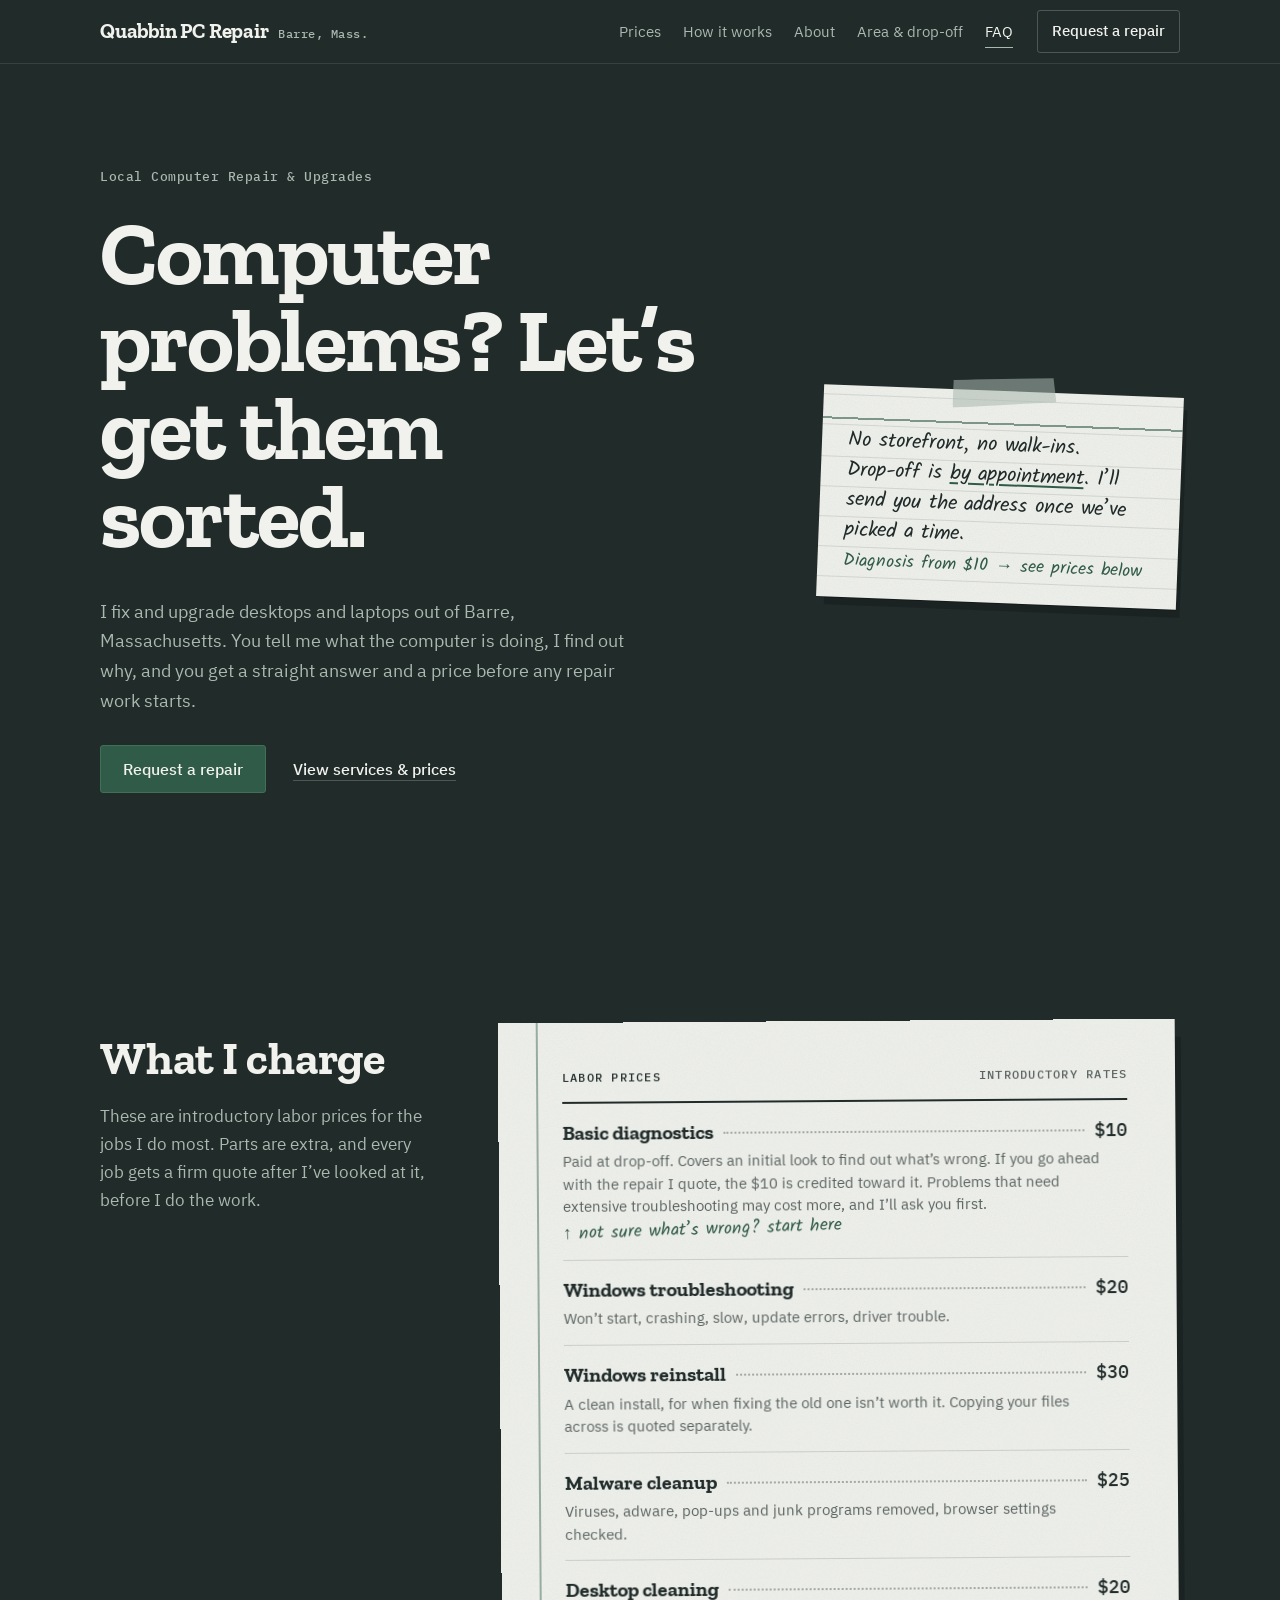
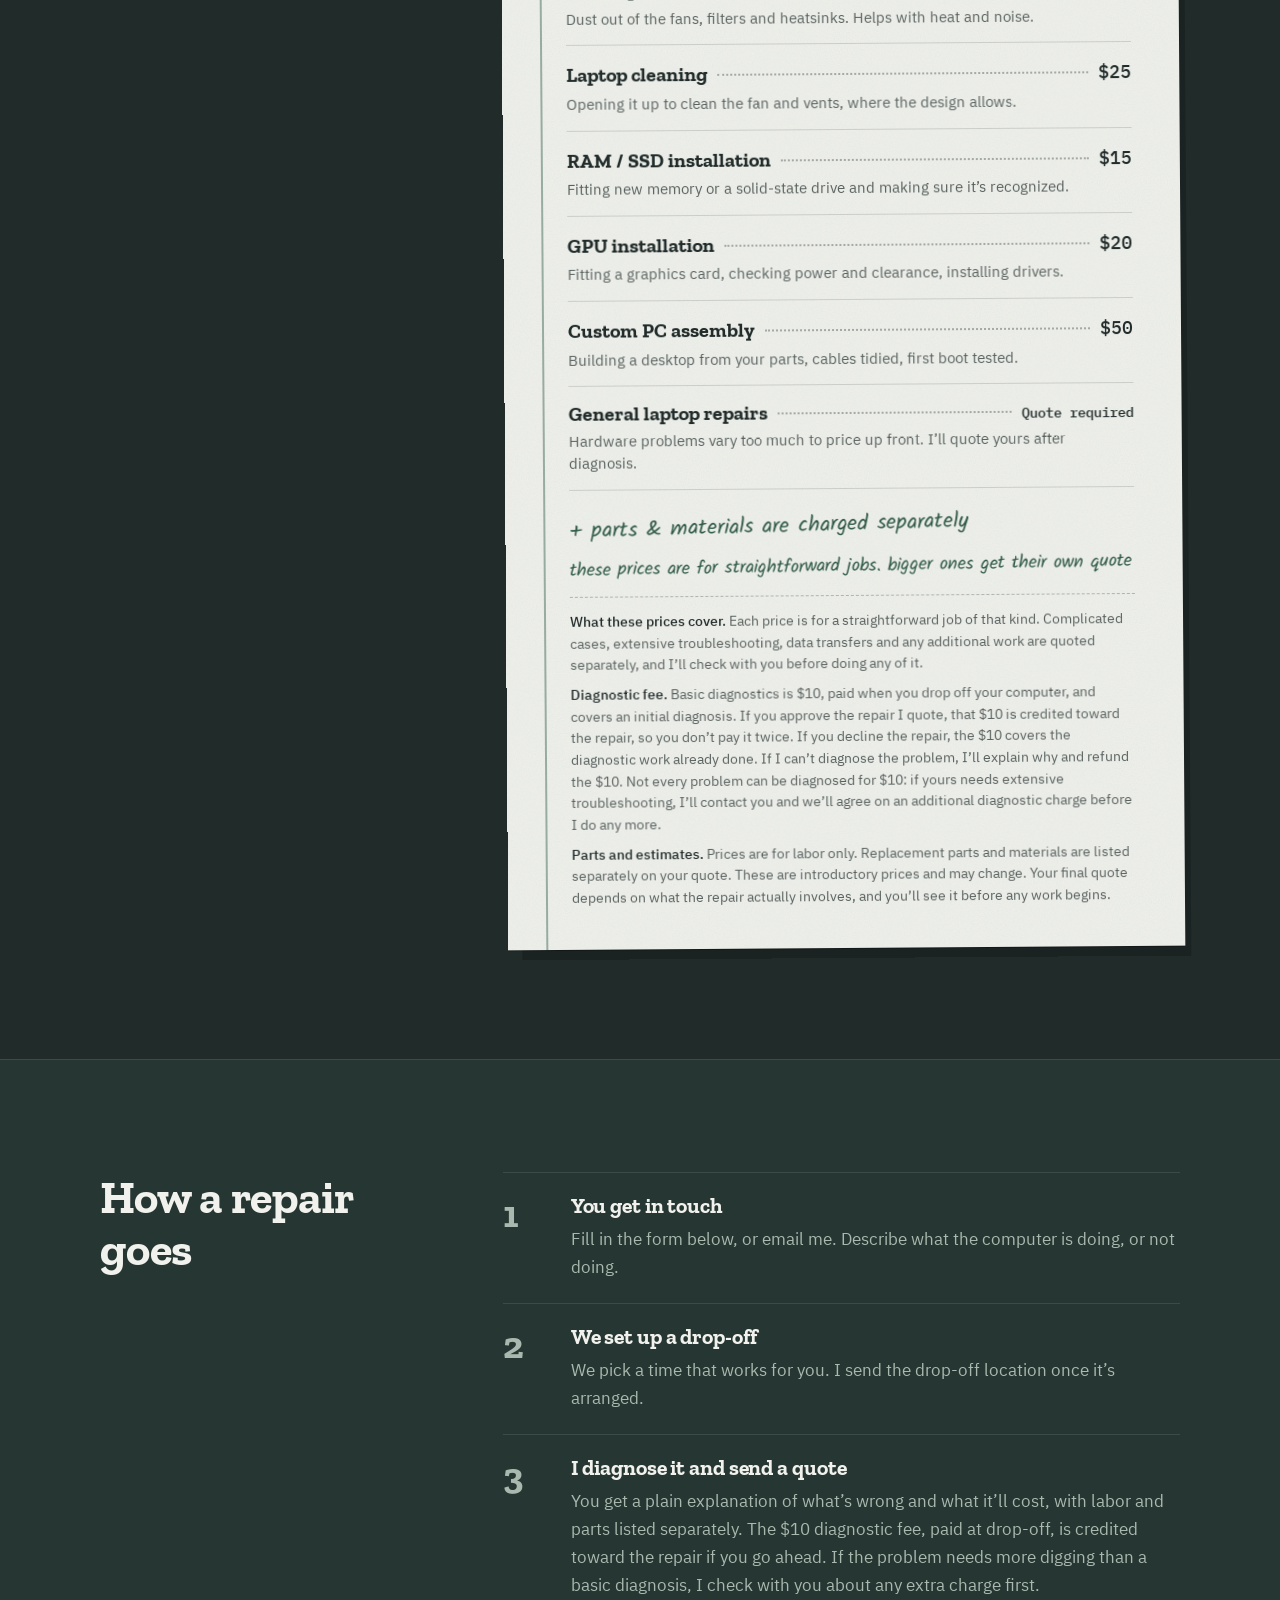
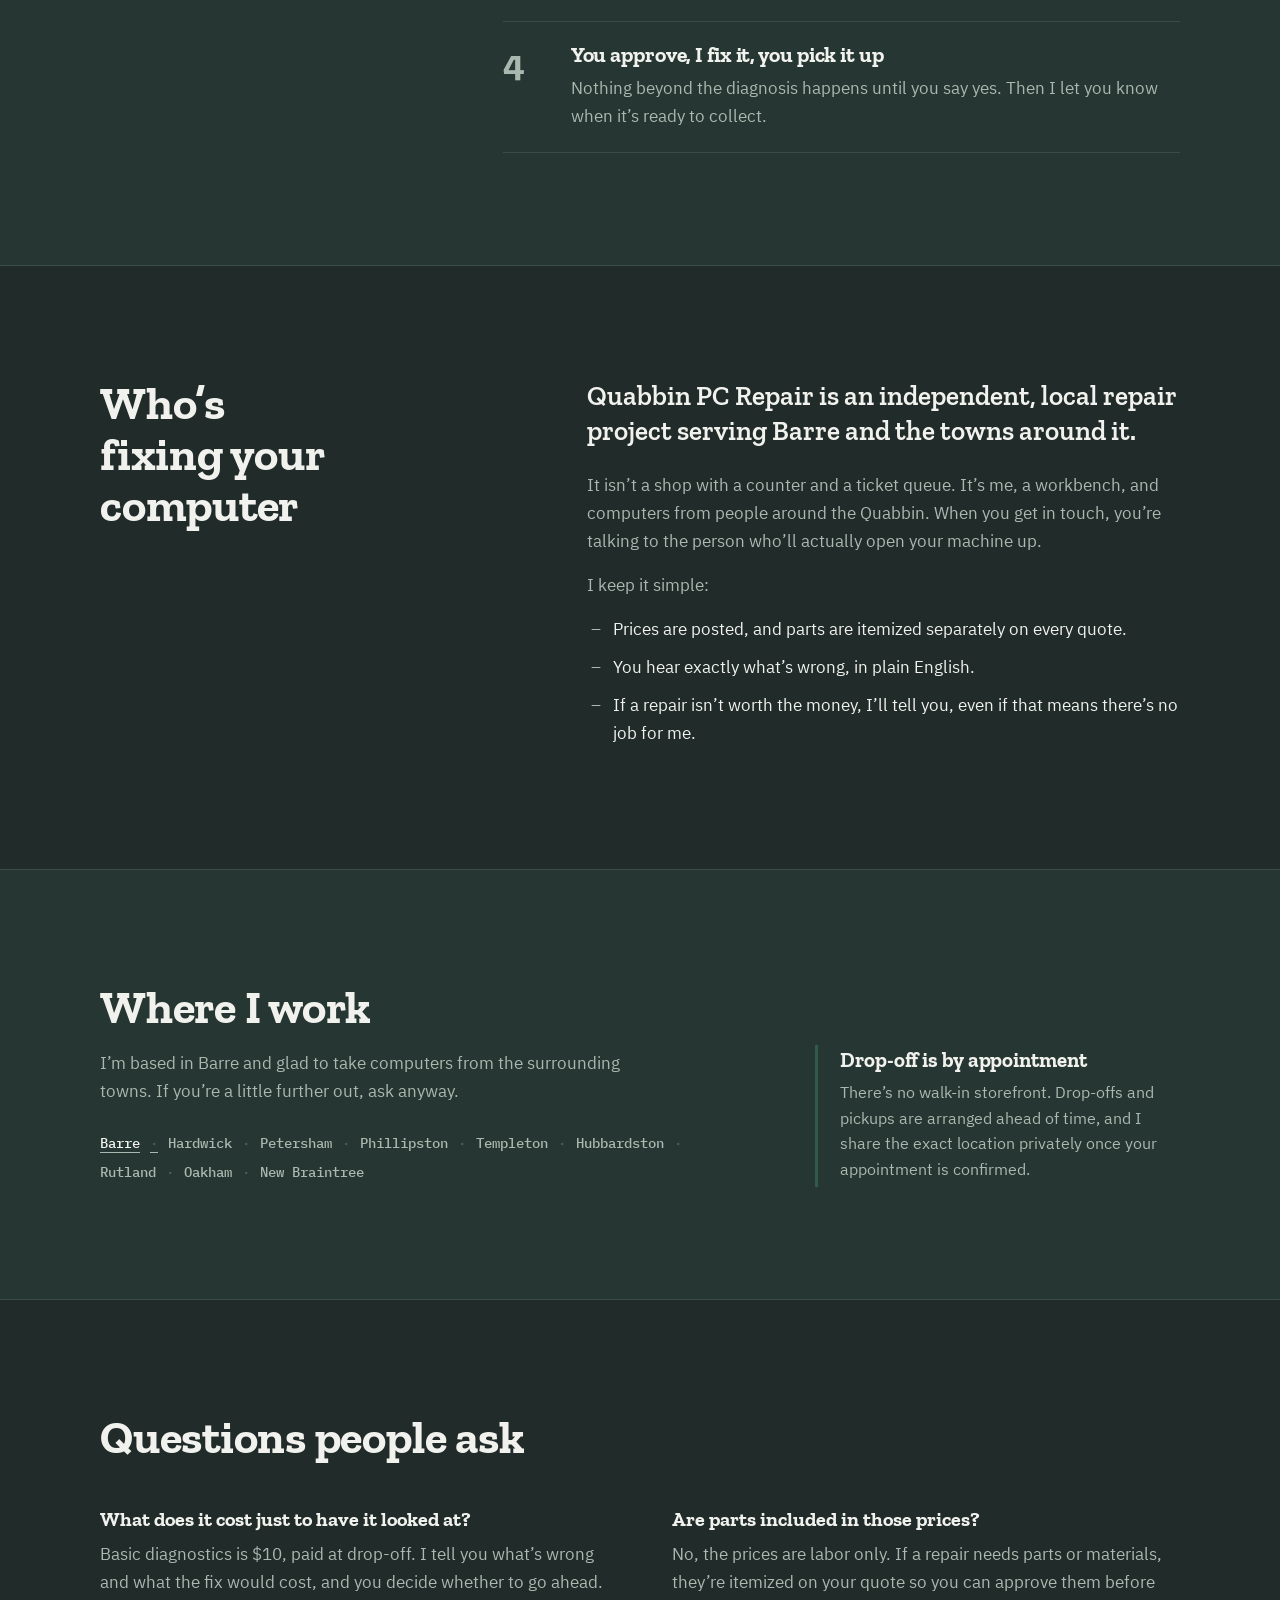
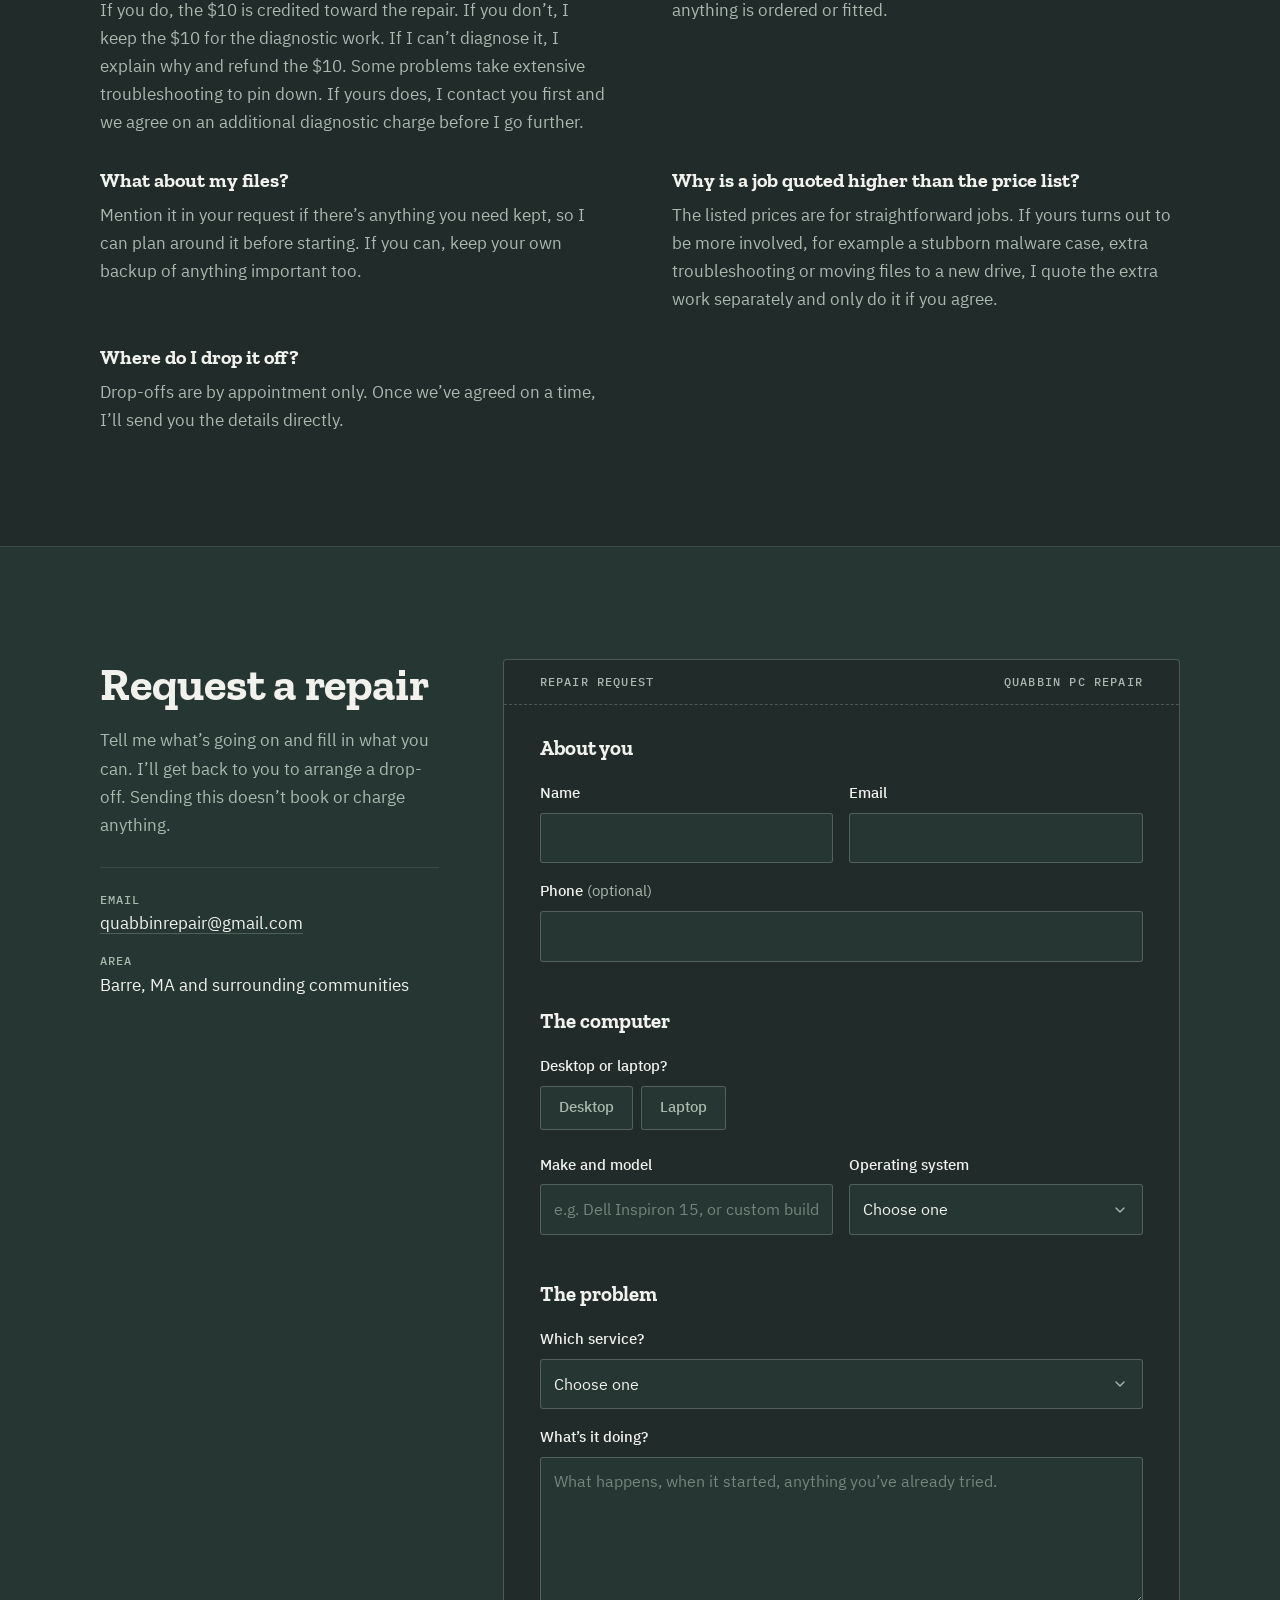
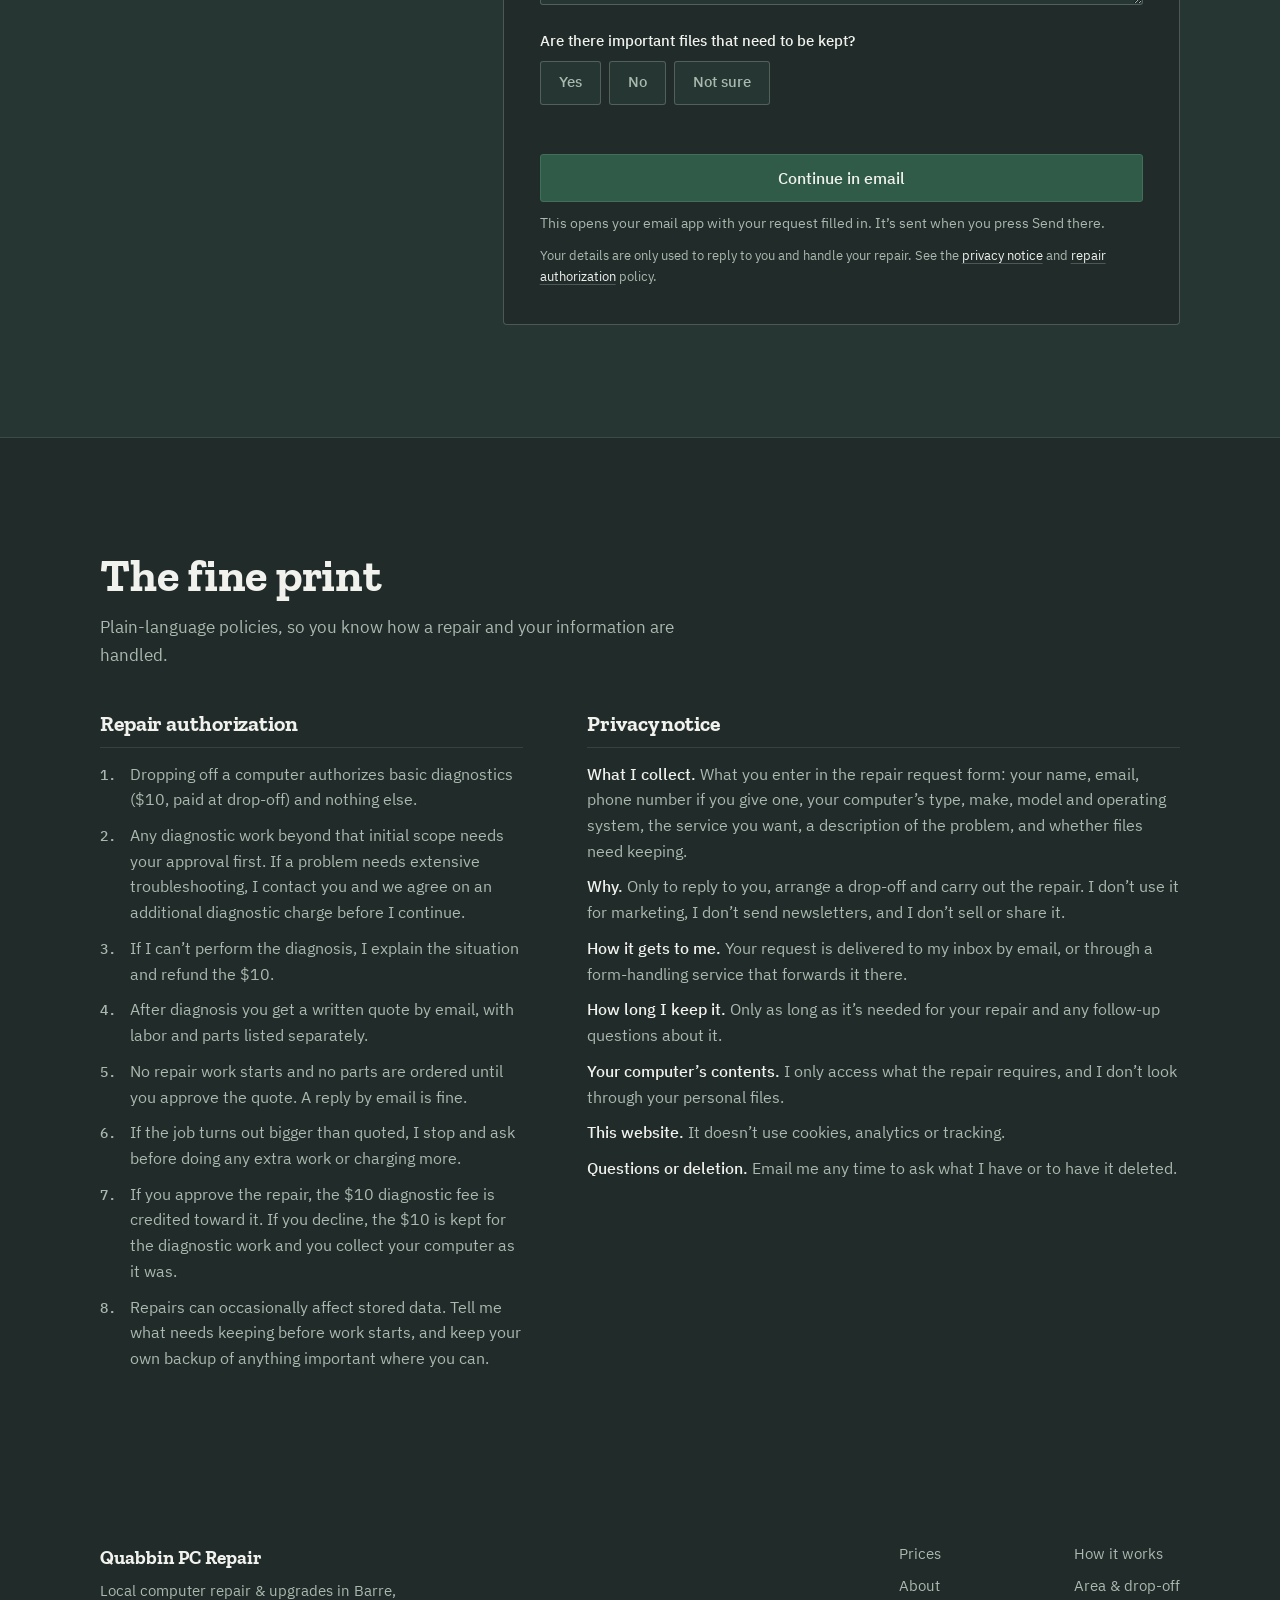
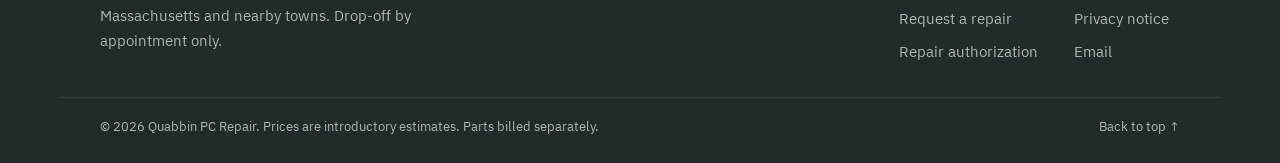
==== commit 142c0e89: "Update diagnostic fee policy wording Fee is paid at drop-off, credited to an approved repair, kept i" ====
--- a/index.html
+++ b/index.html
@@ -139,7 +139,7 @@
         <ul class="rates" data-services>
           <li class="rate" data-service="Basic diagnostics">
             <span class="rate-name">Basic diagnostics</span><span class="rate-dots" aria-hidden="true"></span><span class="rate-price price">$10</span>
-            <span class="rate-desc">Finding out what’s actually wrong, before anything else gets done. If you go ahead with the repair I quote, the $10 is credited toward it.</span>
+            <span class="rate-desc">Paid at drop-off. Covers an initial look to find out what’s wrong. If you go ahead with the repair I quote, the $10 is credited toward it. Problems that need extensive troubleshooting may cost more, and I’ll ask you first.</span>
             <span class="margin-note hand" aria-hidden="true">not sure what’s wrong? start here</span>
           </li>
           <li class="rate" data-service="Windows troubleshooting">
@@ -185,7 +185,7 @@
 
         <div class="sheet-fine">
           <p><strong>What these prices cover.</strong> Each price is for a straightforward job of that kind. Complicated cases, extensive troubleshooting, data transfers and any additional work are quoted separately, and I’ll check with you before doing any of it.</p>
-          <p><strong>Diagnostic fee.</strong> Basic diagnostics is $10. If you approve the repair I quote, that $10 is credited toward the repair, so you don’t pay it twice.</p>
+          <p><strong>Diagnostic fee.</strong> Basic diagnostics is $10, paid when you drop off your computer, and covers an initial diagnosis. If you approve the repair I quote, that $10 is credited toward the repair, so you don’t pay it twice. If you decline the repair, the $10 covers the diagnostic work already done. If I can’t diagnose the problem, I’ll explain why and refund the $10. Not every problem can be diagnosed for $10: if yours needs extensive troubleshooting, I’ll contact you and we’ll agree on an additional diagnostic charge before I do any more.</p>
           <p><strong>Parts and estimates.</strong> Prices are for labor only. Replacement parts and materials are listed separately on your quote. These are introductory prices and may change. Your final quote depends on what the repair actually involves, and you’ll see it before any work begins.</p>
         </div>
       </div>
@@ -215,7 +215,7 @@
           <span class="step-n">3</span>
           <div>
             <h3>I diagnose it and send a quote</h3>
-            <p>You get a plain explanation of what’s wrong and what it’ll cost, with labor and parts listed separately. The $10 diagnostic fee is credited toward the repair if you go ahead.</p>
+            <p>You get a plain explanation of what’s wrong and what it’ll cost, with labor and parts listed separately. The $10 diagnostic fee, paid at drop-off, is credited toward the repair if you go ahead. If the problem needs more digging than a basic diagnosis, I check with you about any extra charge first.</p>
           </div>
         </li>
         <li>
@@ -278,7 +278,7 @@
       <dl class="faq">
         <div>
           <dt>What does it cost just to have it looked at?</dt>
-          <dd>Basic diagnostics is $10. I tell you what’s wrong and what the fix would cost, and you decide whether to go ahead. If you do, the $10 is credited toward the repair. If you don’t, the $10 is all you pay.</dd>
+          <dd>Basic diagnostics is $10, paid at drop-off. I tell you what’s wrong and what the fix would cost, and you decide whether to go ahead. If you do, the $10 is credited toward the repair. If you don’t, I keep the $10 for the diagnostic work. If I can’t diagnose it, I explain why and refund the $10. Some problems take extensive troubleshooting to pin down. If yours does, I contact you first and we agree on an additional diagnostic charge before I go further.</dd>
         </div>
         <div>
           <dt>Are parts included in those prices?</dt>
@@ -447,11 +447,13 @@
         <article class="policy" id="authorization" aria-labelledby="auth-title">
           <h3 id="auth-title">Repair authorization</h3>
           <ol>
-            <li>Dropping off a computer authorizes basic diagnostics ($10) and nothing else.</li>
+            <li>Dropping off a computer authorizes basic diagnostics ($10, paid at drop-off) and nothing else.</li>
+            <li>Any diagnostic work beyond that initial scope needs your approval first. If a problem needs extensive troubleshooting, I contact you and we agree on an additional diagnostic charge before I continue.</li>
+            <li>If I can’t perform the diagnosis, I explain the situation and refund the $10.</li>
             <li>After diagnosis you get a written quote by email, with labor and parts listed separately.</li>
             <li>No repair work starts and no parts are ordered until you approve the quote. A reply by email is fine.</li>
             <li>If the job turns out bigger than quoted, I stop and ask before doing any extra work or charging more.</li>
-            <li>If you approve the repair, the $10 diagnostic fee is credited toward it. If you decline, you pay only the $10 and collect your computer as it was.</li>
+            <li>If you approve the repair, the $10 diagnostic fee is credited toward it. If you decline, the $10 is kept for the diagnostic work and you collect your computer as it was.</li>
             <li>Repairs can occasionally affect stored data. Tell me what needs keeping before work starts, and keep your own backup of anything important where you can.</li>
           </ol>
         </article>
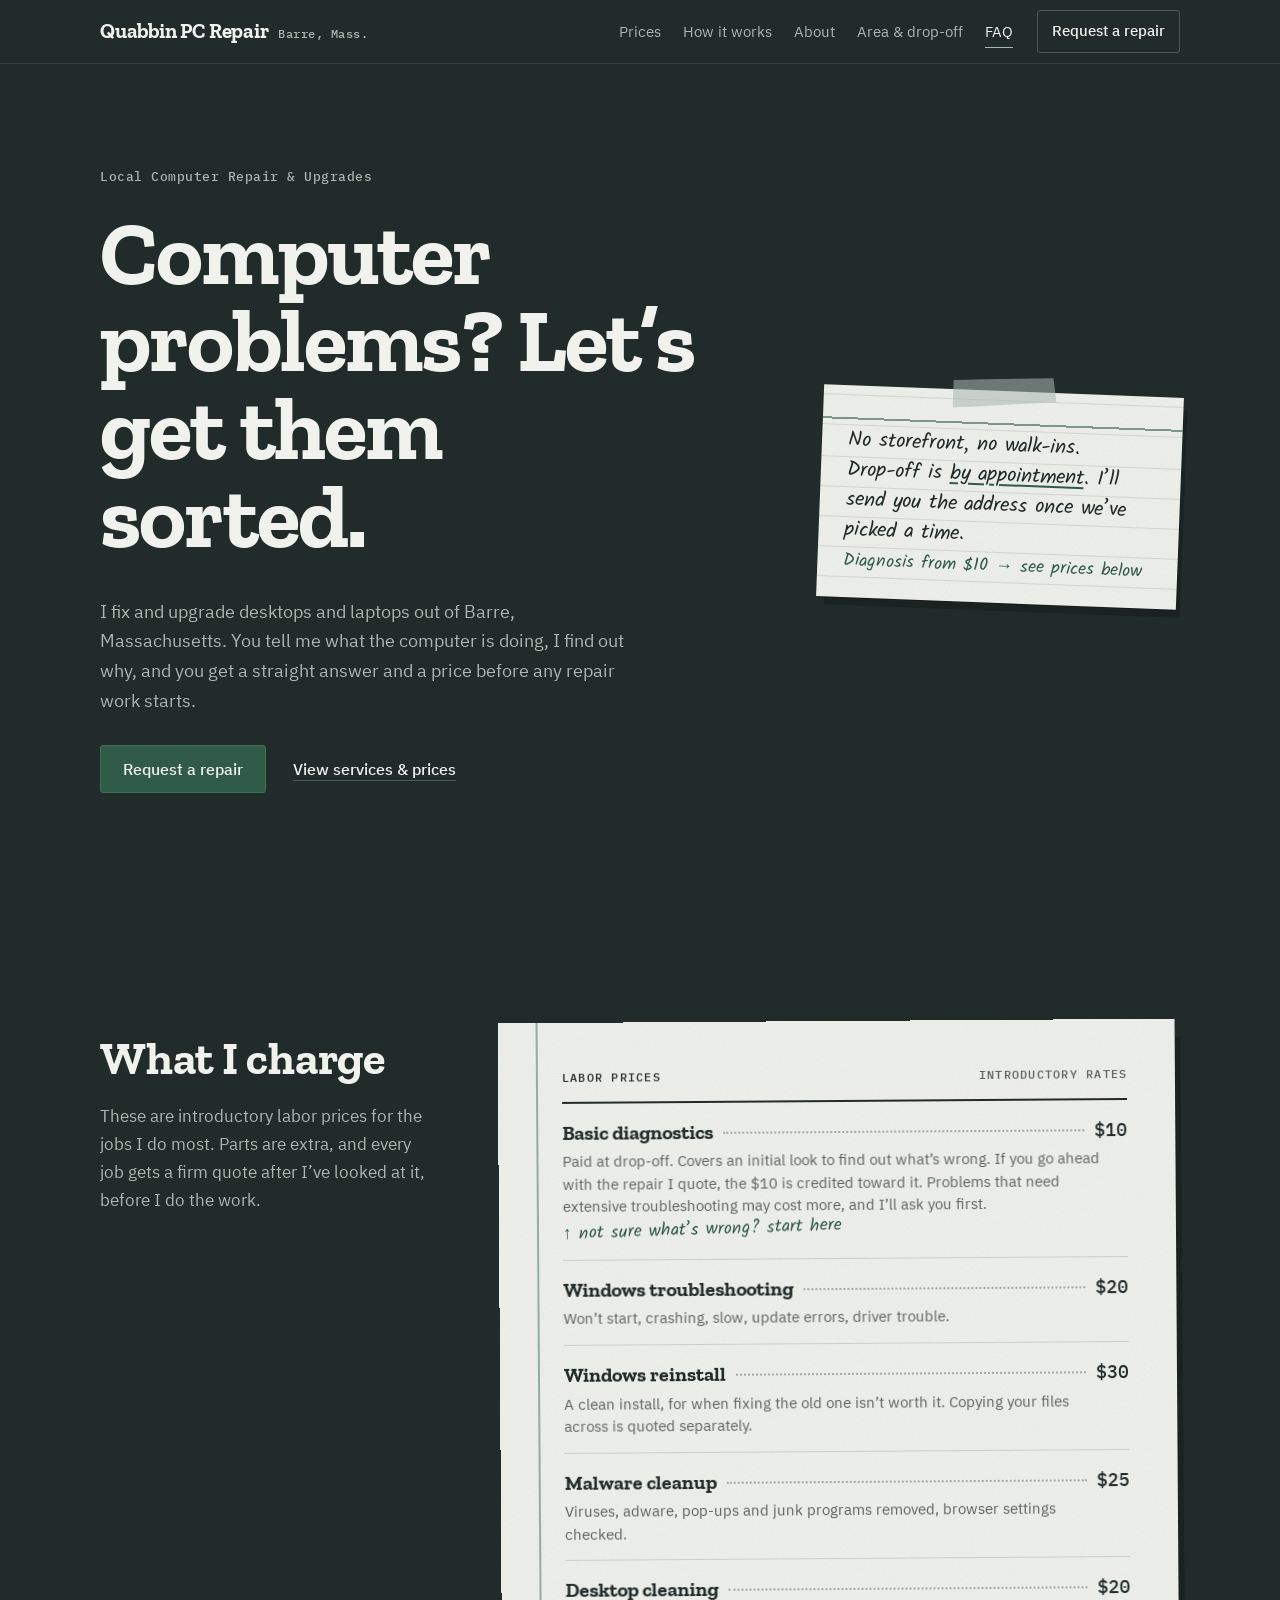
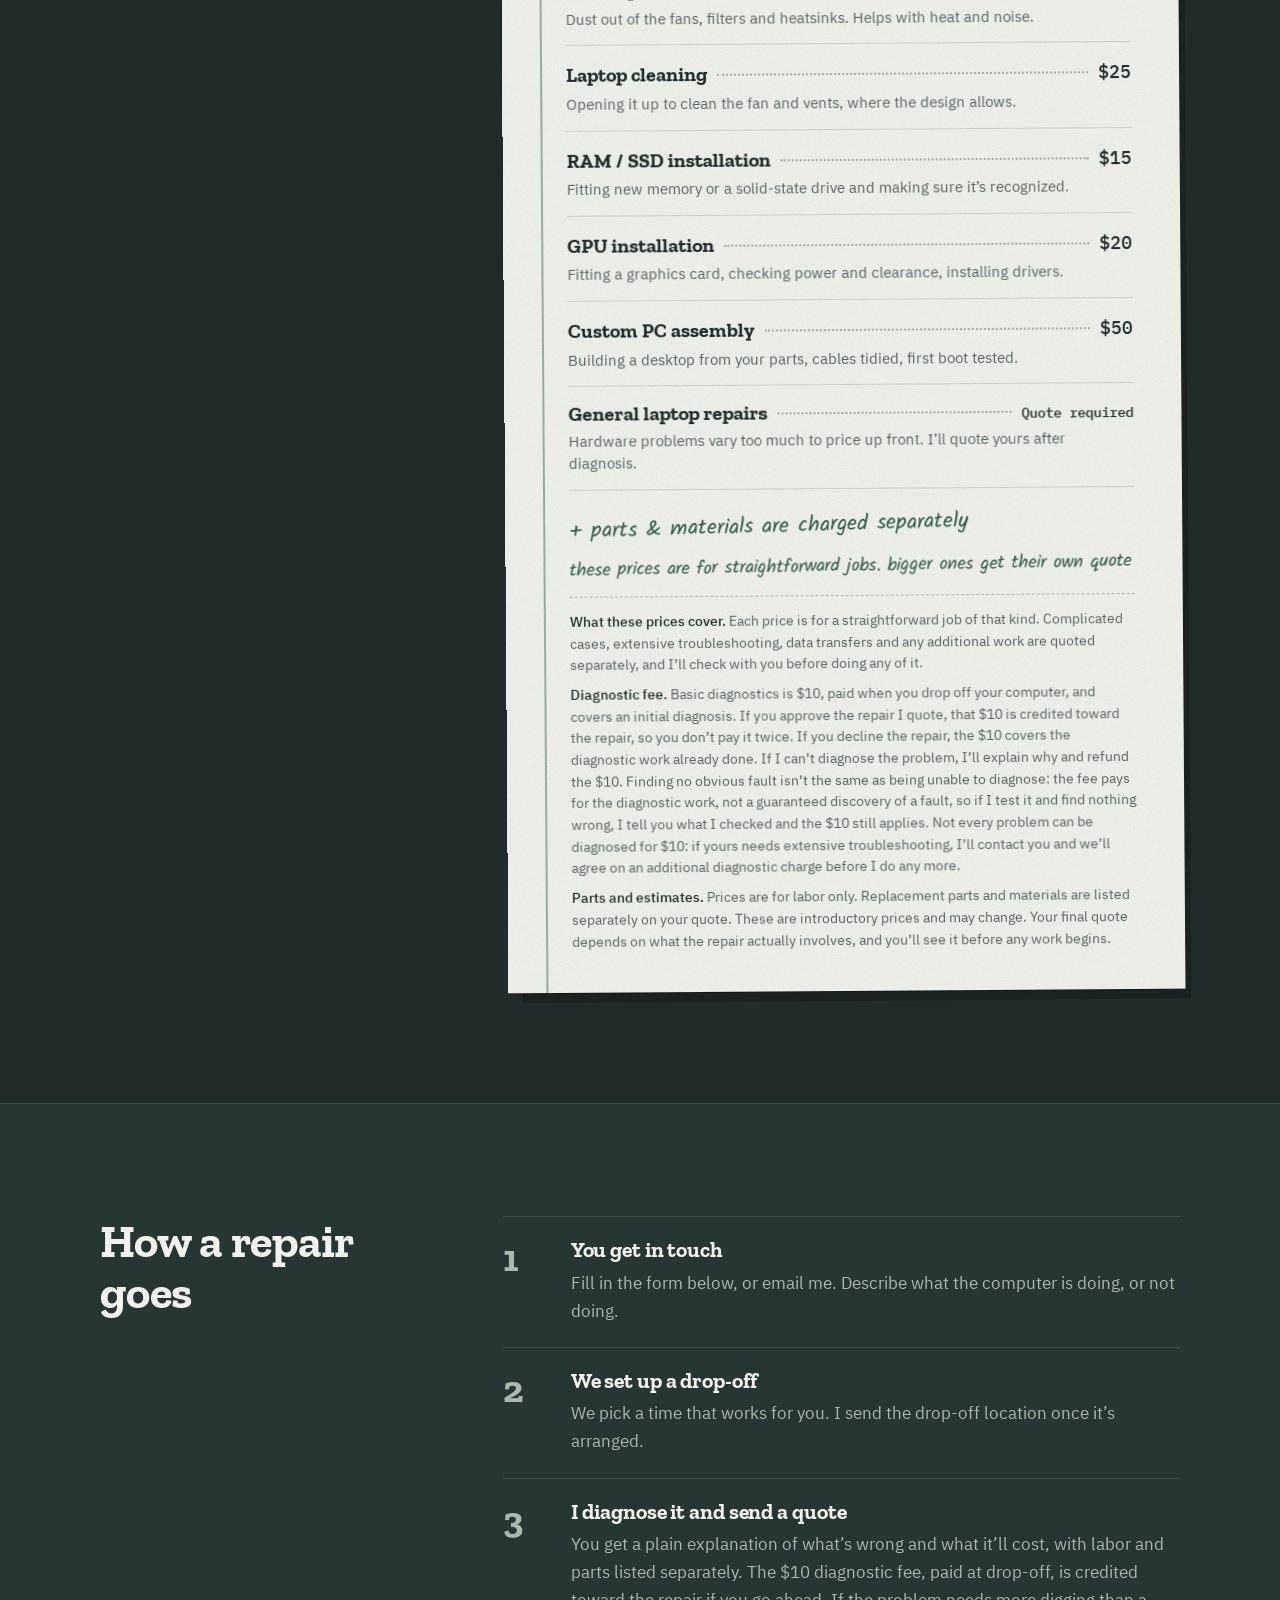
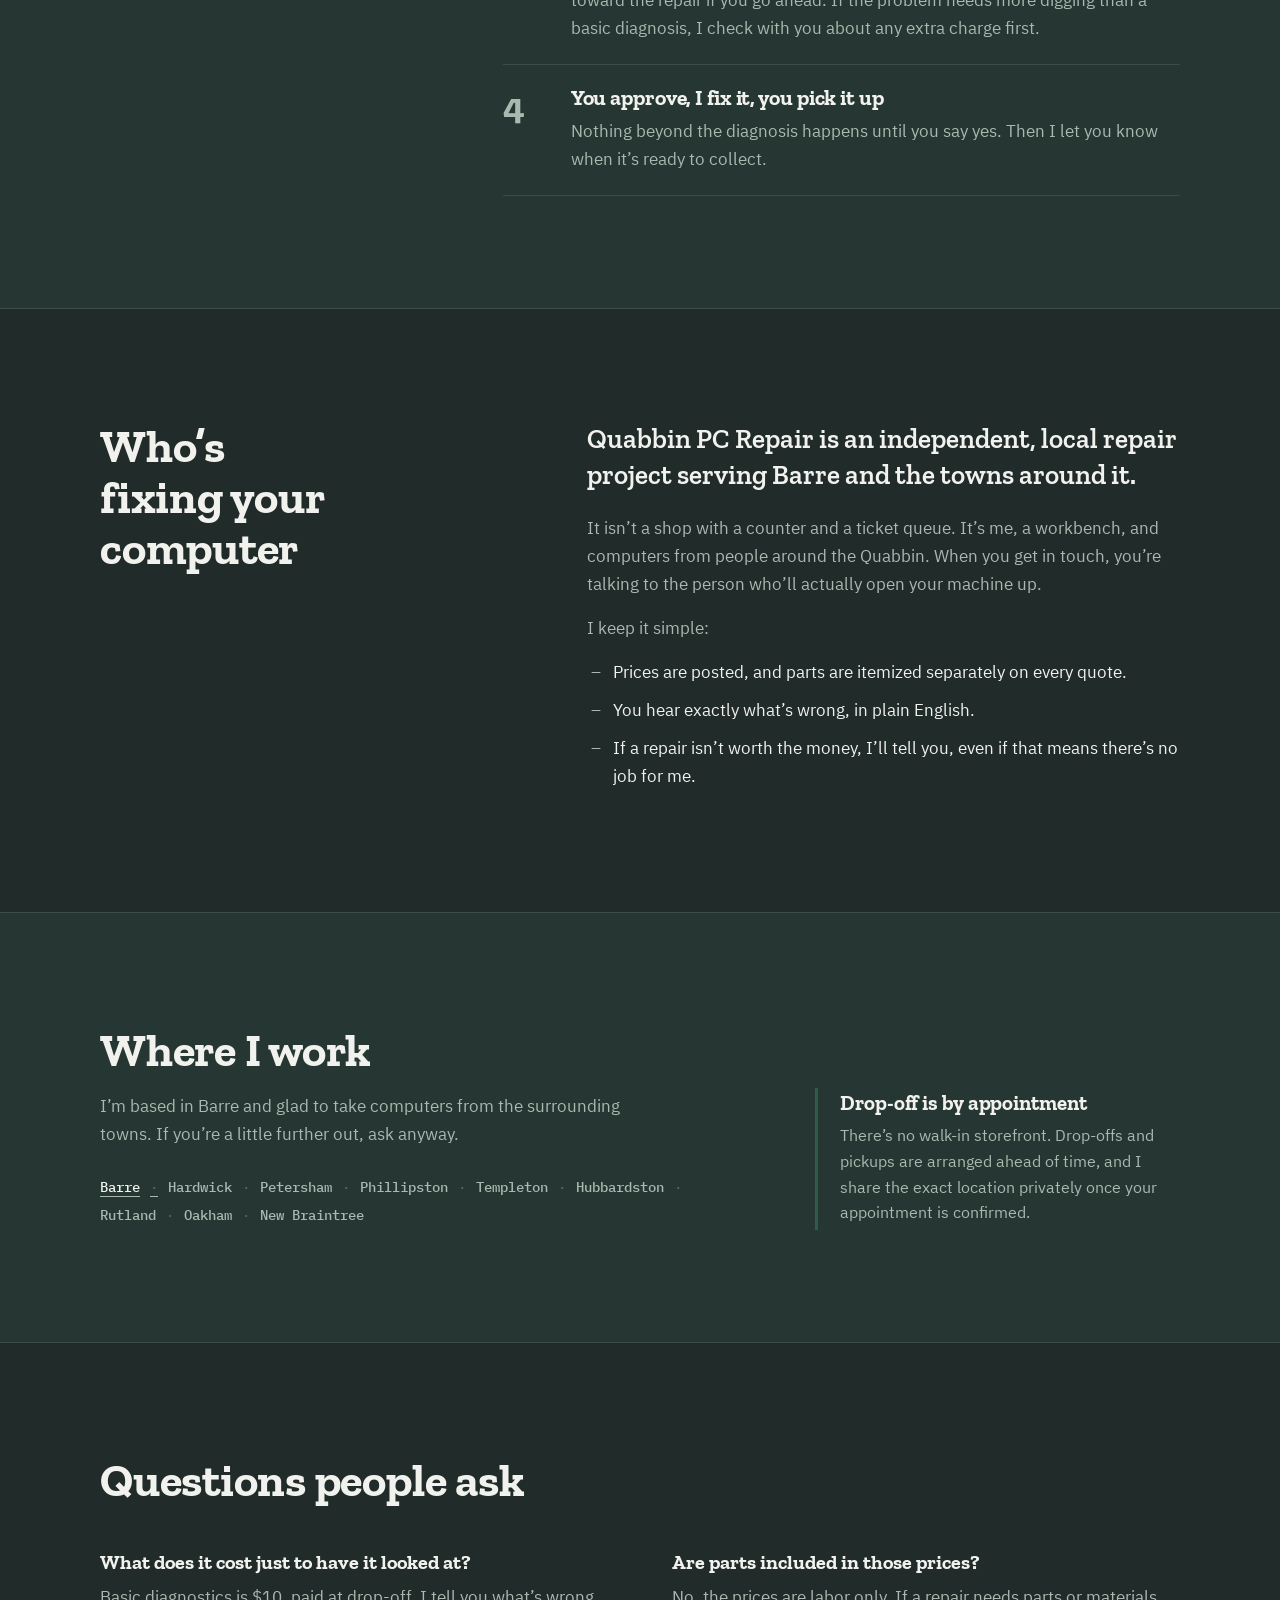
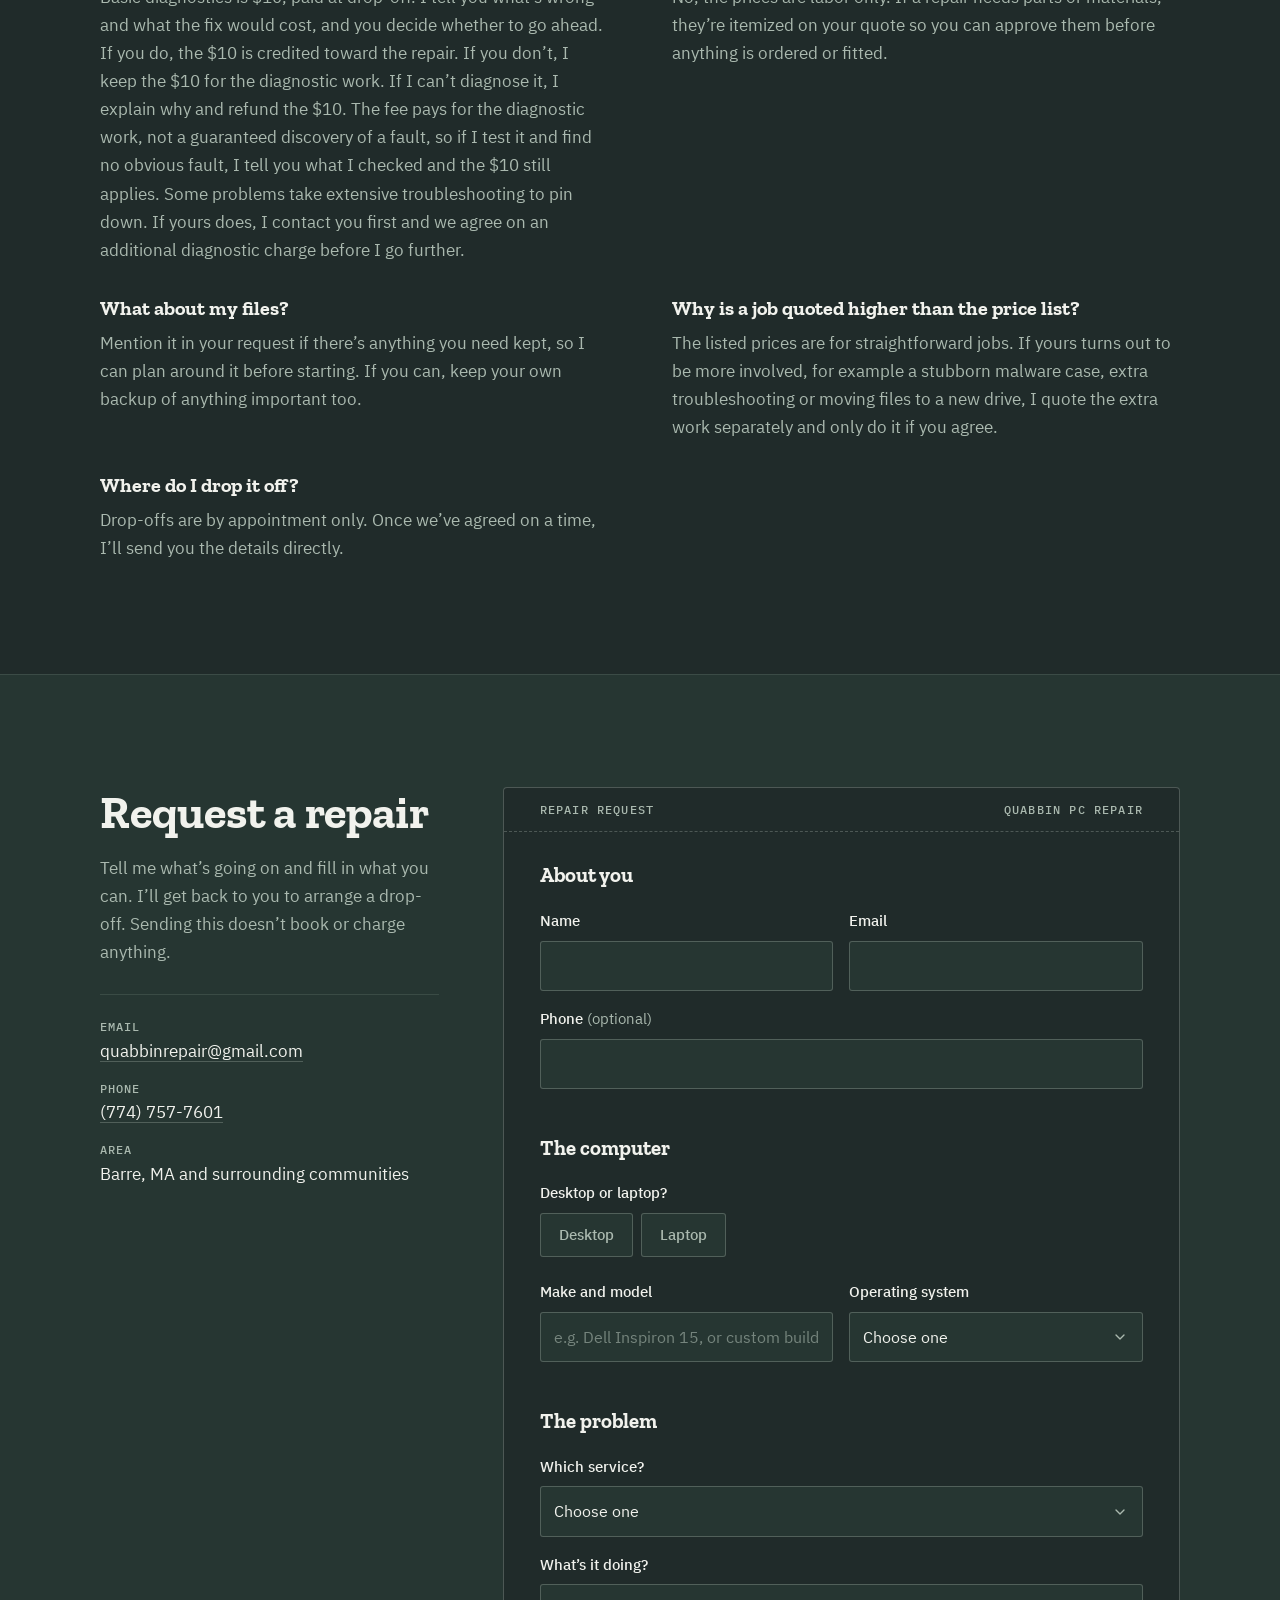
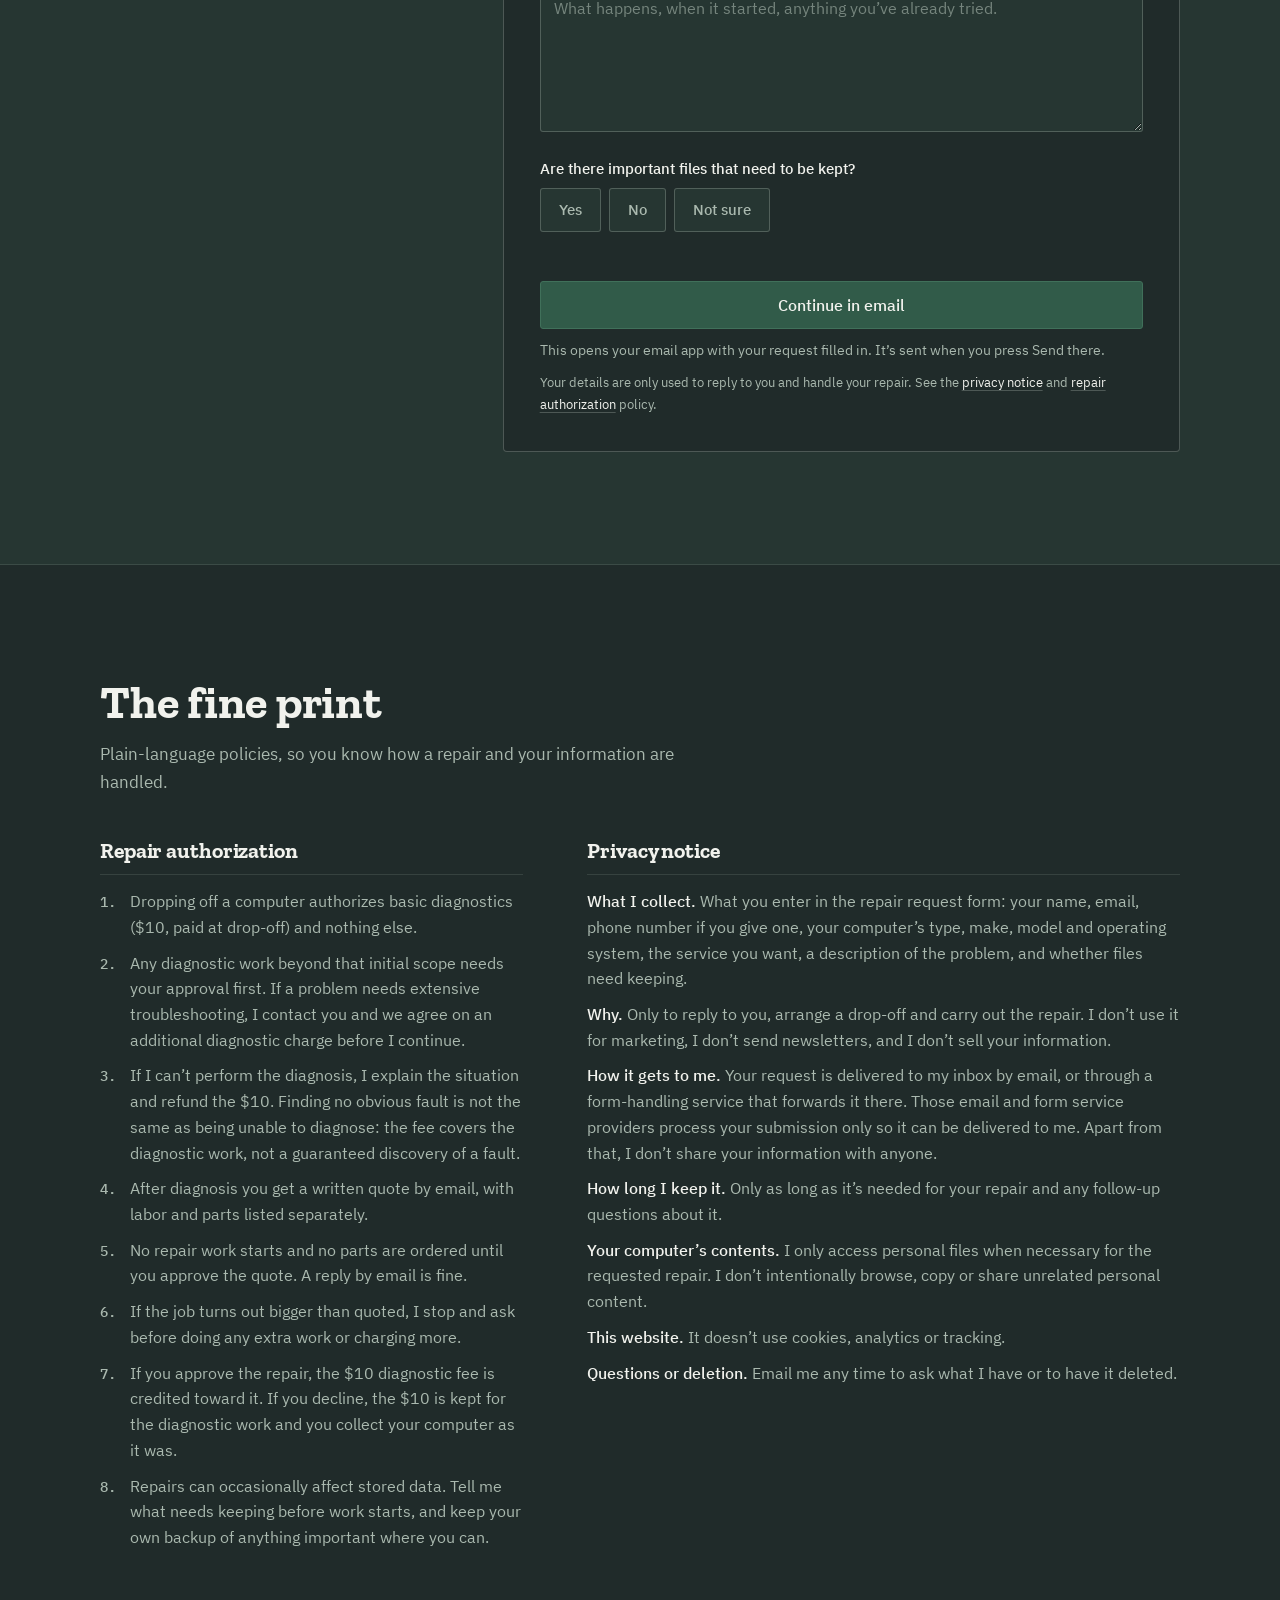
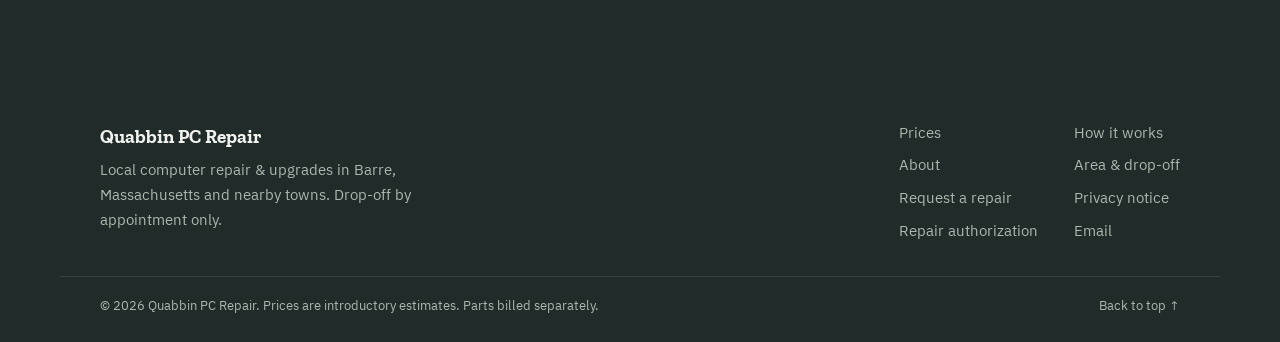
==== commit d3a7d81d: "Add phone number, tighten privacy and diagnostic refund wording - Show (774) 757-7601 in the contact" ====
--- a/index.html
+++ b/index.html
@@ -36,6 +36,7 @@
     "name": "Quabbin PC Repair",
     "url": "https://lightofalfheim.github.io/quabbin-pc-repair/",
     "email": "quabbinrepair@gmail.com",
+    "telephone": "+1-774-757-7601",
     "description": "Small, independent computer repair and upgrades. Drop-off by appointment only, no storefront.",
     "areaServed": [
       { "@type": "City", "name": "Barre", "containedInPlace": { "@type": "State", "name": "Massachusetts" } },
@@ -185,7 +186,7 @@
 
         <div class="sheet-fine">
           <p><strong>What these prices cover.</strong> Each price is for a straightforward job of that kind. Complicated cases, extensive troubleshooting, data transfers and any additional work are quoted separately, and I’ll check with you before doing any of it.</p>
-          <p><strong>Diagnostic fee.</strong> Basic diagnostics is $10, paid when you drop off your computer, and covers an initial diagnosis. If you approve the repair I quote, that $10 is credited toward the repair, so you don’t pay it twice. If you decline the repair, the $10 covers the diagnostic work already done. If I can’t diagnose the problem, I’ll explain why and refund the $10. Not every problem can be diagnosed for $10: if yours needs extensive troubleshooting, I’ll contact you and we’ll agree on an additional diagnostic charge before I do any more.</p>
+          <p><strong>Diagnostic fee.</strong> Basic diagnostics is $10, paid when you drop off your computer, and covers an initial diagnosis. If you approve the repair I quote, that $10 is credited toward the repair, so you don’t pay it twice. If you decline the repair, the $10 covers the diagnostic work already done. If I can’t diagnose the problem, I’ll explain why and refund the $10. Finding no obvious fault isn’t the same as being unable to diagnose: the fee pays for the diagnostic work, not a guaranteed discovery of a fault, so if I test it and find nothing wrong, I tell you what I checked and the $10 still applies. Not every problem can be diagnosed for $10: if yours needs extensive troubleshooting, I’ll contact you and we’ll agree on an additional diagnostic charge before I do any more.</p>
           <p><strong>Parts and estimates.</strong> Prices are for labor only. Replacement parts and materials are listed separately on your quote. These are introductory prices and may change. Your final quote depends on what the repair actually involves, and you’ll see it before any work begins.</p>
         </div>
       </div>
@@ -278,7 +279,7 @@
       <dl class="faq">
         <div>
           <dt>What does it cost just to have it looked at?</dt>
-          <dd>Basic diagnostics is $10, paid at drop-off. I tell you what’s wrong and what the fix would cost, and you decide whether to go ahead. If you do, the $10 is credited toward the repair. If you don’t, I keep the $10 for the diagnostic work. If I can’t diagnose it, I explain why and refund the $10. Some problems take extensive troubleshooting to pin down. If yours does, I contact you first and we agree on an additional diagnostic charge before I go further.</dd>
+          <dd>Basic diagnostics is $10, paid at drop-off. I tell you what’s wrong and what the fix would cost, and you decide whether to go ahead. If you do, the $10 is credited toward the repair. If you don’t, I keep the $10 for the diagnostic work. If I can’t diagnose it, I explain why and refund the $10. The fee pays for the diagnostic work, not a guaranteed discovery of a fault, so if I test it and find no obvious fault, I tell you what I checked and the $10 still applies. Some problems take extensive troubleshooting to pin down. If yours does, I contact you first and we agree on an additional diagnostic charge before I go further.</dd>
         </div>
         <div>
           <dt>Are parts included in those prices?</dt>
@@ -312,9 +313,9 @@
             <span class="contact-label">Email</span>
             <a href="mailto:quabbinrepair@gmail.com" data-email-link>quabbinrepair@gmail.com</a>
           </li>
-          <li data-contact="phone" hidden>
+          <li data-contact="phone">
             <span class="contact-label">Phone</span>
-            <a href="#" data-phone-link></a>
+            <a href="tel:+17747577601" data-phone-link>(774) 757-7601</a>
           </li>
           <li>
             <span class="contact-label">Area</span>
@@ -449,7 +450,7 @@
           <ol>
             <li>Dropping off a computer authorizes basic diagnostics ($10, paid at drop-off) and nothing else.</li>
             <li>Any diagnostic work beyond that initial scope needs your approval first. If a problem needs extensive troubleshooting, I contact you and we agree on an additional diagnostic charge before I continue.</li>
-            <li>If I can’t perform the diagnosis, I explain the situation and refund the $10.</li>
+            <li>If I can’t perform the diagnosis, I explain the situation and refund the $10. Finding no obvious fault is not the same as being unable to diagnose: the fee covers the diagnostic work, not a guaranteed discovery of a fault.</li>
             <li>After diagnosis you get a written quote by email, with labor and parts listed separately.</li>
             <li>No repair work starts and no parts are ordered until you approve the quote. A reply by email is fine.</li>
             <li>If the job turns out bigger than quoted, I stop and ask before doing any extra work or charging more.</li>
@@ -460,10 +461,10 @@
         <article class="policy" id="privacy" aria-labelledby="privacy-title">
           <h3 id="privacy-title">Privacy notice</h3>
           <p><strong>What I collect.</strong> What you enter in the repair request form: your name, email, phone number if you give one, your computer’s type, make, model and operating system, the service you want, a description of the problem, and whether files need keeping.</p>
-          <p><strong>Why.</strong> Only to reply to you, arrange a drop-off and carry out the repair. I don’t use it for marketing, I don’t send newsletters, and I don’t sell or share it.</p>
-          <p><strong>How it gets to me.</strong> Your request is delivered to my inbox by email, or through a form-handling service that forwards it there.</p>
+          <p><strong>Why.</strong> Only to reply to you, arrange a drop-off and carry out the repair. I don’t use it for marketing, I don’t send newsletters, and I don’t sell your information.</p>
+          <p><strong>How it gets to me.</strong> Your request is delivered to my inbox by email, or through a form-handling service that forwards it there. Those email and form service providers process your submission only so it can be delivered to me. Apart from that, I don’t share your information with anyone.</p>
           <p><strong>How long I keep it.</strong> Only as long as it’s needed for your repair and any follow-up questions about it.</p>
-          <p><strong>Your computer’s contents.</strong> I only access what the repair requires, and I don’t look through your personal files.</p>
+          <p><strong>Your computer’s contents.</strong> I only access personal files when necessary for the requested repair. I don’t intentionally browse, copy or share unrelated personal content.</p>
           <p><strong>This website.</strong> It doesn’t use cookies, analytics or tracking.</p>
           <p><strong>Questions or deletion.</strong> Email me any time to ask what I have or to have it deleted.</p>
         </article>
